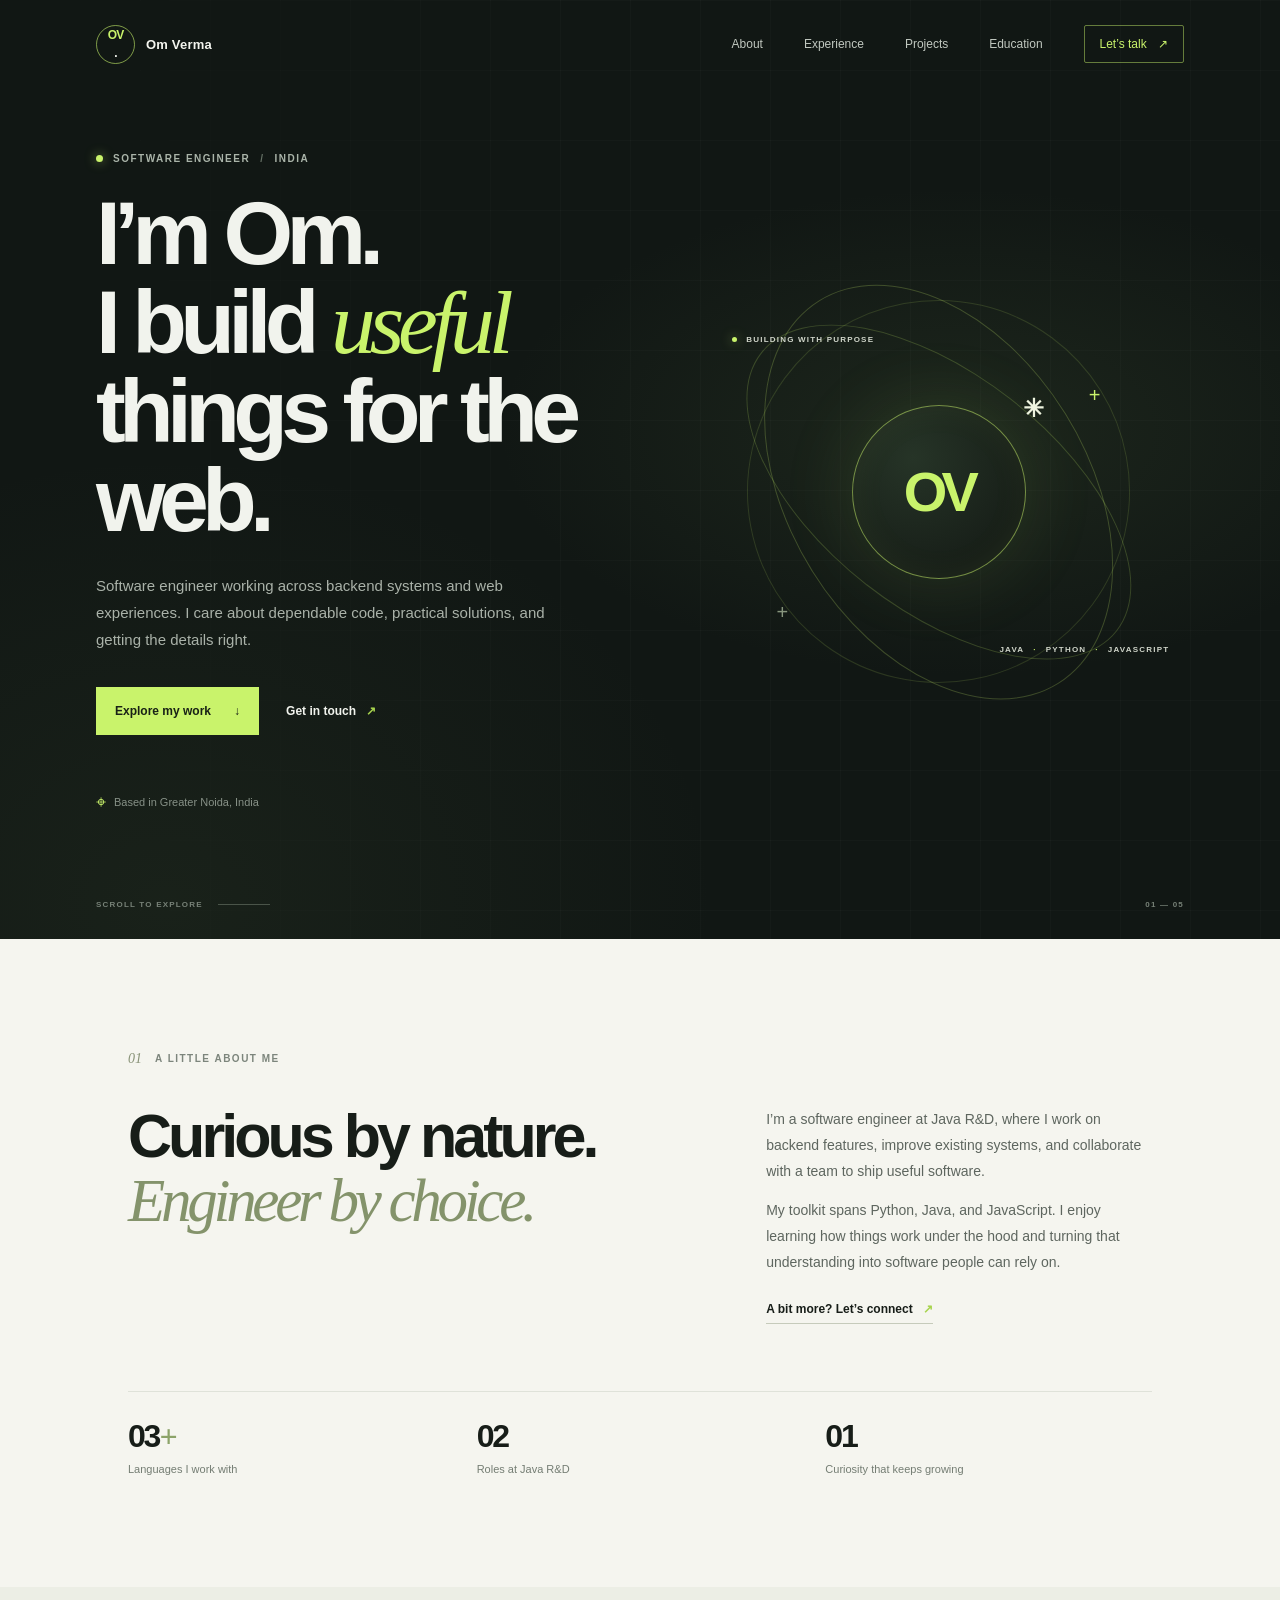
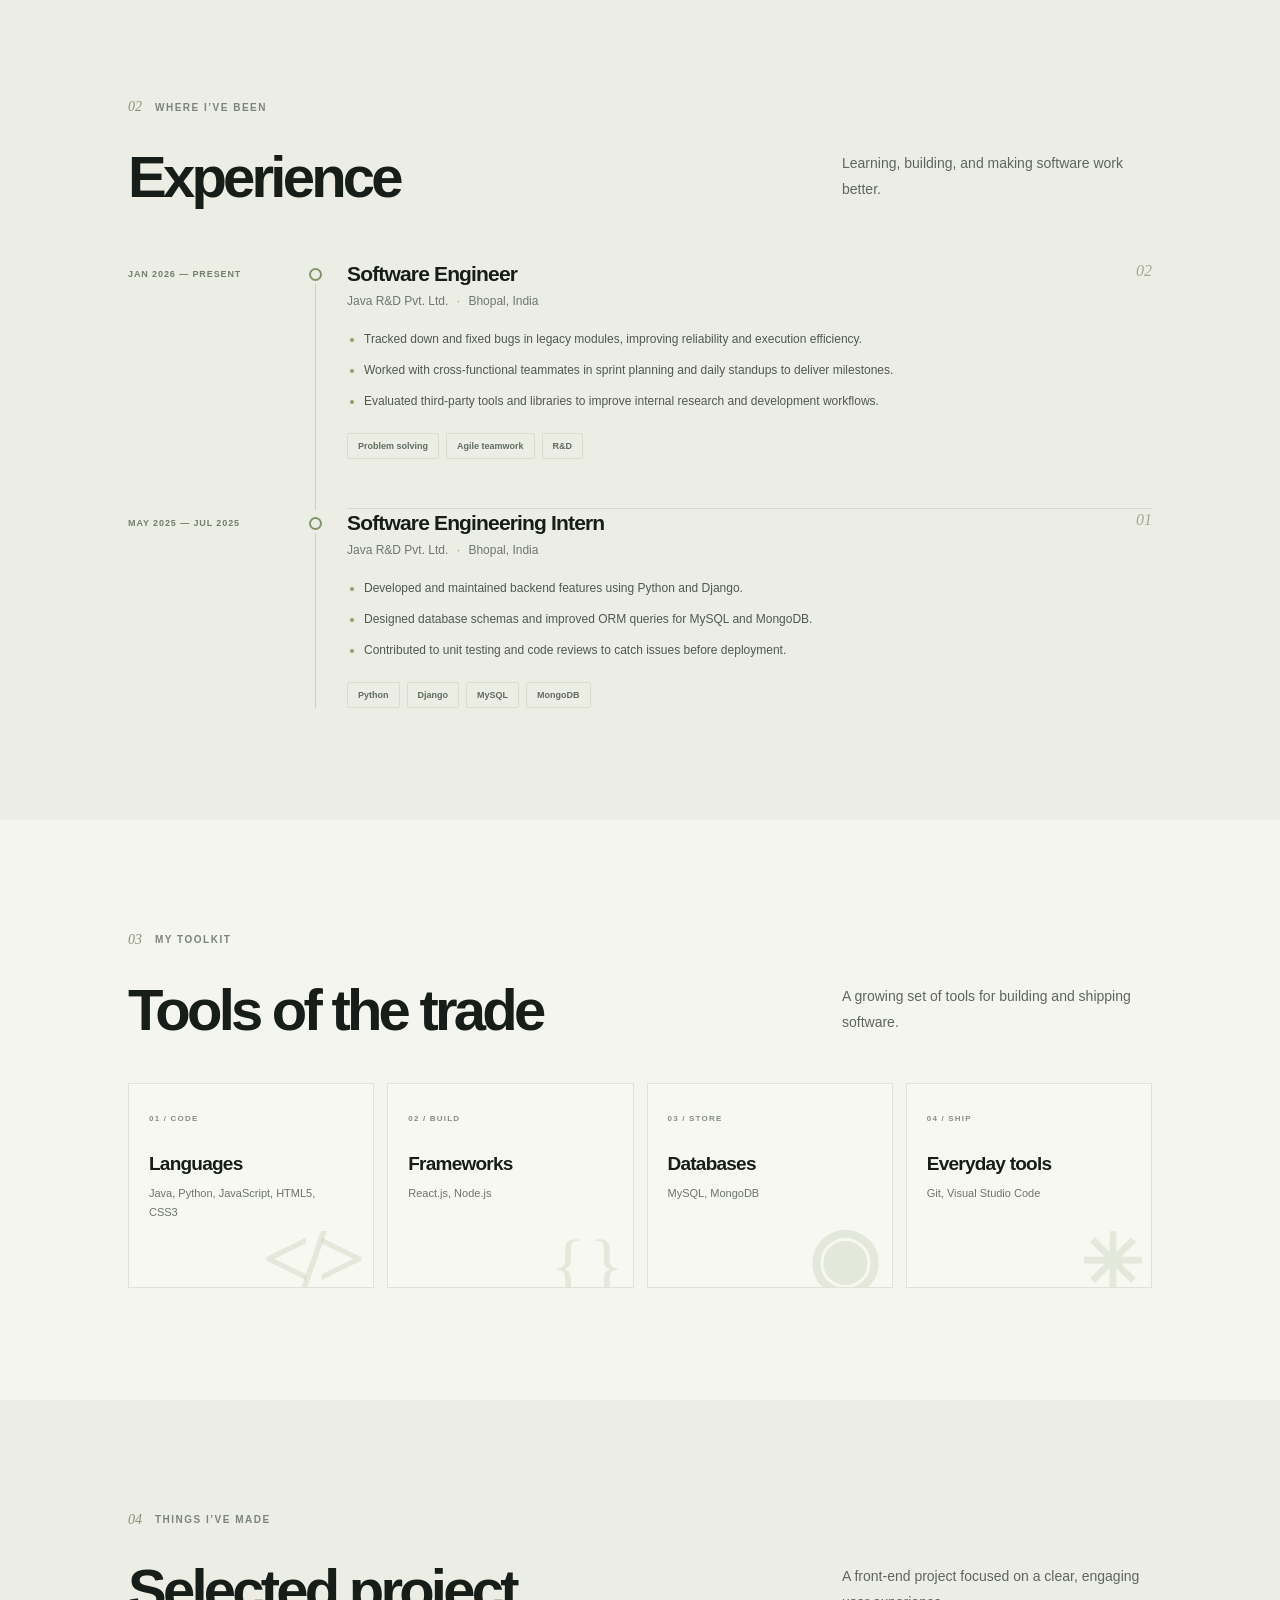
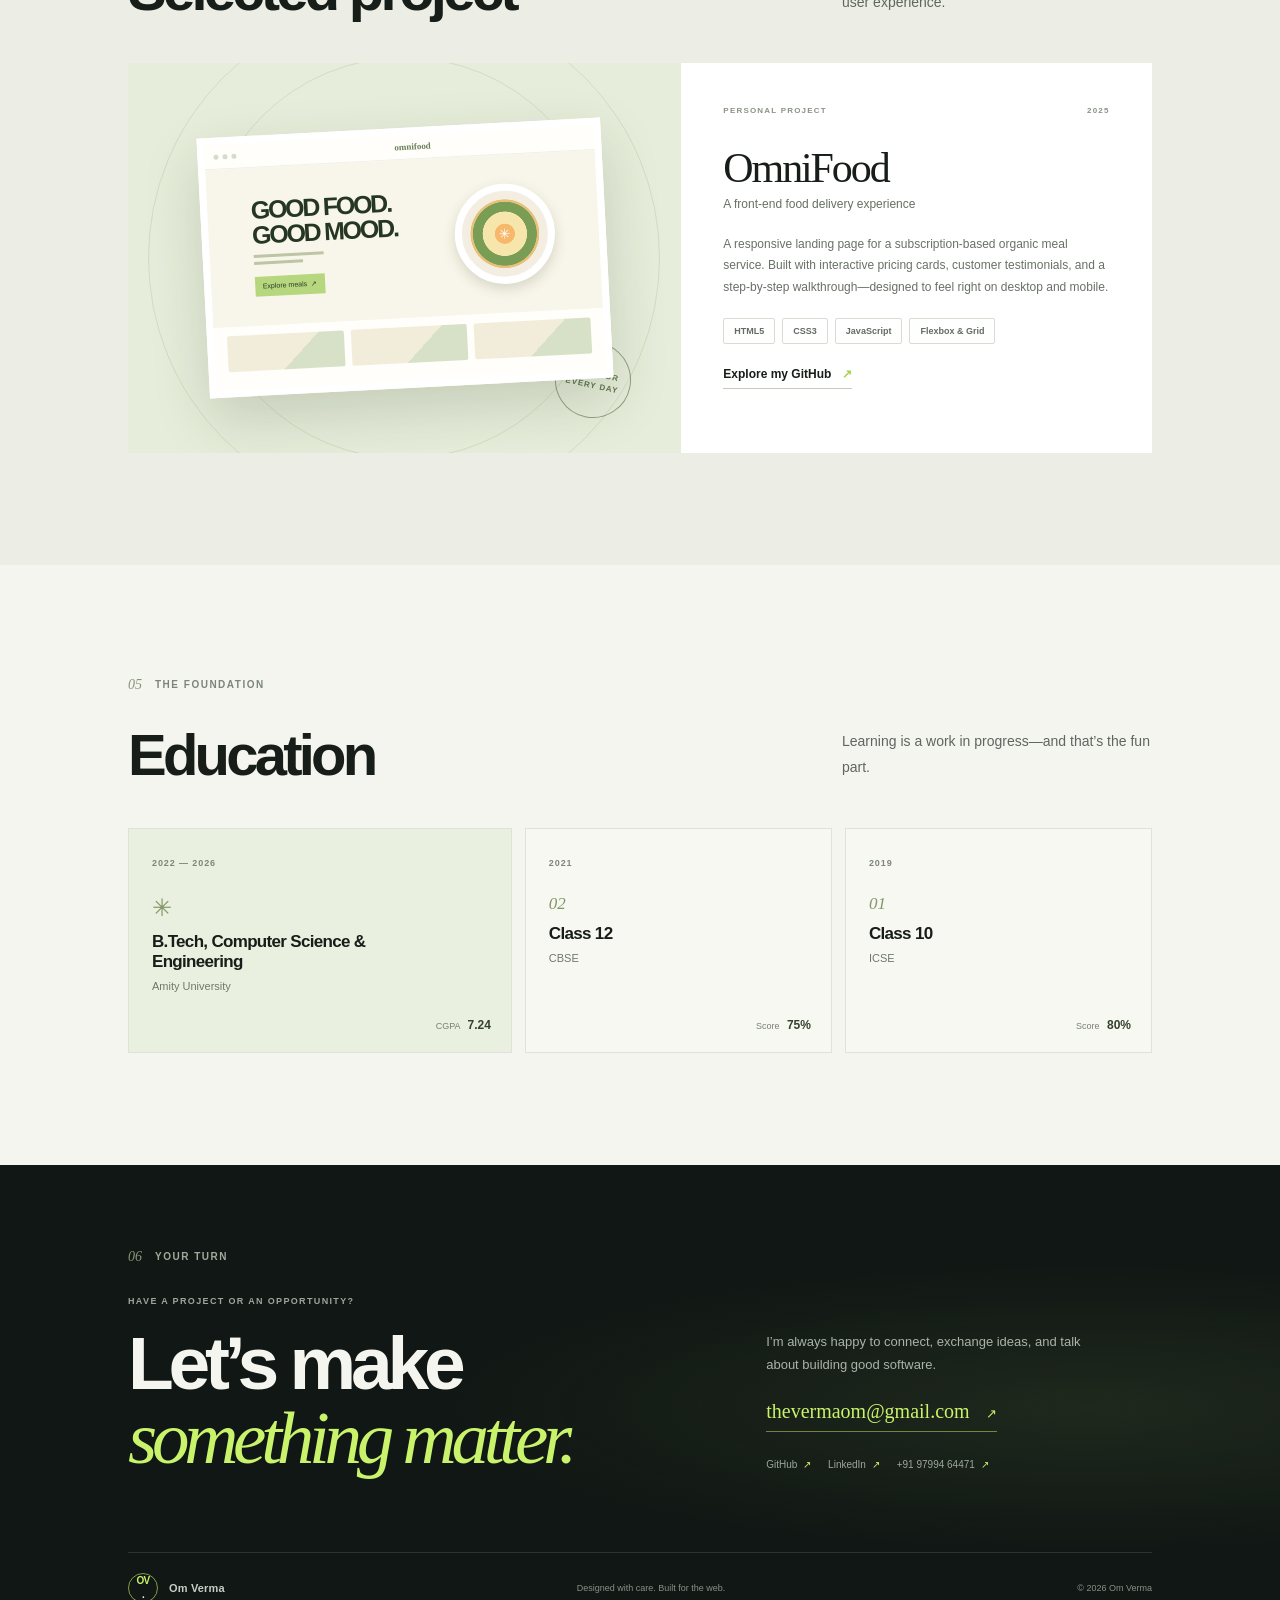
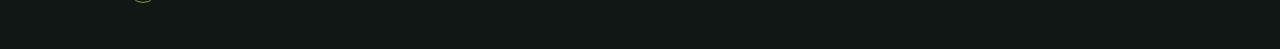
==== index.html @ c6608fe7 "Publish Om Verma portfolio Co-authored-by: Copilot <223556219+Copilot@users.noreply.github.com>" ====
<!doctype html>
<html lang="en">
  <head>
    <meta charset="UTF-8" />
    <meta name="viewport" content="width=device-width, initial-scale=1" />
    <meta
      name="description"
      content="Om Verma is a software engineer focused on backend development, reliable applications, and thoughtful web experiences."
    />
    <meta name="theme-color" content="#111714" />
    <title>Om Verma — Software Engineer</title>
    <link rel="icon" href="data:image/svg+xml,%3Csvg xmlns='http://www.w3.org/2000/svg' viewBox='0 0 64 64'%3E%3Crect width='64' height='64' rx='18' fill='%23c9f36b'/%3E%3Ctext x='50%25' y='54%25' dominant-baseline='middle' text-anchor='middle' font-family='Arial' font-size='27' font-weight='700' fill='%23111714'%3EOV%3C/text%3E%3C/svg%3E" />
    <link rel="stylesheet" href="styles.css" />
    <script src="script.js" defer></script>
  </head>
  <body>
    <a class="skip-link" href="#main">Skip to content</a>

    <header class="site-header">
      <a class="brand" href="#home" aria-label="Om Verma, home">
        <span class="brand-mark">OV<span>.</span></span>
        <span class="brand-name">Om Verma</span>
      </a>
      <button class="menu-toggle" type="button" aria-expanded="false" aria-controls="primary-nav">
        <span></span>
        <span></span>
        <span class="sr-only">Toggle navigation</span>
      </button>
      <nav class="navigation" id="primary-nav" aria-label="Main navigation">
        <a href="#about">About</a>
        <a href="#experience">Experience</a>
        <a href="#projects">Projects</a>
        <a href="#education">Education</a>
        <a class="nav-contact" href="#contact">Let’s talk <span aria-hidden="true">↗</span></a>
      </nav>
    </header>

    <main id="main">
      <section class="hero" id="home" aria-labelledby="hero-title">
        <div class="hero-grid">
          <div class="hero-copy">
            <p class="eyebrow"><span class="availability-dot"></span> SOFTWARE ENGINEER <span class="eyebrow-divider">/</span> INDIA</p>
            <h1 id="hero-title">I’m Om.<br />I build <span>useful</span><br />things for the web.</h1>
            <p class="hero-intro">
              Software engineer working across backend systems and web experiences.
              I care about dependable code, practical solutions, and getting the details right.
            </p>
            <div class="hero-actions">
              <a class="button button-primary" href="#experience">Explore my work <span aria-hidden="true">↓</span></a>
              <a class="text-link" href="mailto:thevermaom@gmail.com">Get in touch <span aria-hidden="true">↗</span></a>
            </div>
            <div class="hero-location">
              <span class="location-icon" aria-hidden="true">⌖</span>
              <span>Based in Greater Noida, India</span>
            </div>
          </div>

          <div class="hero-art" aria-label="Decorative portfolio illustration">
            <div class="orbit orbit-one"></div>
            <div class="orbit orbit-two"></div>
            <div class="orbit orbit-three"></div>
            <div class="art-center">
              <span>OV</span>
              <span class="art-spark" aria-hidden="true">✳</span>
            </div>
            <div class="art-label art-label-top"><span class="label-dot"></span> BUILDING WITH PURPOSE</div>
            <div class="art-label art-label-bottom">JAVA <span>·</span> PYTHON <span>·</span> JAVASCRIPT</div>
            <span class="art-cross cross-one" aria-hidden="true">+</span>
            <span class="art-cross cross-two" aria-hidden="true">+</span>
          </div>
        </div>
        <div class="hero-bottom">
          <span>SCROLL TO EXPLORE</span>
          <span class="scroll-line" aria-hidden="true"></span>
          <span class="hero-index">01 — 05</span>
        </div>
      </section>

      <section class="intro section-wrap" id="about" aria-labelledby="about-title">
        <div class="section-kicker"><span>01</span> A LITTLE ABOUT ME</div>
        <div class="intro-content">
          <h2 id="about-title">Curious by nature.<br /><span>Engineer by choice.</span></h2>
          <div class="intro-text">
            <p>
              I’m a software engineer at Java R&amp;D, where I work on backend features,
              improve existing systems, and collaborate with a team to ship useful software.
            </p>
            <p>
              My toolkit spans Python, Java, and JavaScript. I enjoy learning how things work
              under the hood and turning that understanding into software people can rely on.
            </p>
            <a class="inline-link" href="#contact">A bit more? Let’s connect <span aria-hidden="true">↗</span></a>
          </div>
        </div>
        <div class="quick-facts" aria-label="At a glance">
          <div class="fact"><span class="fact-number">03<span>+</span></span><span class="fact-label">Languages I work with</span></div>
          <div class="fact"><span class="fact-number">02</span><span class="fact-label">Roles at Java R&amp;D</span></div>
          <div class="fact"><span class="fact-number">01</span><span class="fact-label">Curiosity that keeps growing</span></div>
        </div>
      </section>

      <section class="experience section-wrap section-tinted" id="experience" aria-labelledby="experience-title">
        <div class="section-kicker"><span>02</span> WHERE I’VE BEEN</div>
        <div class="section-heading">
          <h2 id="experience-title">Experience</h2>
          <p>Learning, building, and making software work better.</p>
        </div>
        <div class="timeline">
          <article class="timeline-item">
            <div class="timeline-date">JAN 2026 — PRESENT</div>
            <div class="timeline-marker" aria-hidden="true"></div>
            <div class="timeline-content">
              <div class="role-heading">
                <div>
                  <h3>Software Engineer</h3>
                  <p class="company">Java R&amp;D Pvt. Ltd. <span>·</span> Bhopal, India</p>
                </div>
                <span class="role-index">02</span>
              </div>
              <ul class="experience-list">
                <li>Tracked down and fixed bugs in legacy modules, improving reliability and execution efficiency.</li>
                <li>Worked with cross-functional teammates in sprint planning and daily standups to deliver milestones.</li>
                <li>Evaluated third-party tools and libraries to improve internal research and development workflows.</li>
              </ul>
              <div class="tag-list"><span>Problem solving</span><span>Agile teamwork</span><span>R&amp;D</span></div>
            </div>
          </article>
          <article class="timeline-item">
            <div class="timeline-date">MAY 2025 — JUL 2025</div>
            <div class="timeline-marker" aria-hidden="true"></div>
            <div class="timeline-content">
              <div class="role-heading">
                <div>
                  <h3>Software Engineering Intern</h3>
                  <p class="company">Java R&amp;D Pvt. Ltd. <span>·</span> Bhopal, India</p>
                </div>
                <span class="role-index">01</span>
              </div>
              <ul class="experience-list">
                <li>Developed and maintained backend features using Python and Django.</li>
                <li>Designed database schemas and improved ORM queries for MySQL and MongoDB.</li>
                <li>Contributed to unit testing and code reviews to catch issues before deployment.</li>
              </ul>
              <div class="tag-list"><span>Python</span><span>Django</span><span>MySQL</span><span>MongoDB</span></div>
            </div>
          </article>
        </div>
      </section>

      <section class="toolkit section-wrap" aria-labelledby="toolkit-title">
        <div class="section-kicker"><span>03</span> MY TOOLKIT</div>
        <div class="section-heading">
          <h2 id="toolkit-title">Tools of the trade</h2>
          <p>A growing set of tools for building and shipping software.</p>
        </div>
        <div class="tool-grid">
          <article class="tool-card">
            <span class="tool-number">01 / CODE</span>
            <h3>Languages</h3>
            <p>Java, Python, JavaScript, HTML5, CSS3</p>
            <div class="tool-decoration" aria-hidden="true">&lt;/&gt;</div>
          </article>
          <article class="tool-card">
            <span class="tool-number">02 / BUILD</span>
            <h3>Frameworks</h3>
            <p>React.js, Node.js</p>
            <div class="tool-decoration tool-decoration-brackets" aria-hidden="true">{ }</div>
          </article>
          <article class="tool-card">
            <span class="tool-number">03 / STORE</span>
            <h3>Databases</h3>
            <p>MySQL, MongoDB</p>
            <div class="tool-decoration tool-decoration-db" aria-hidden="true">◉</div>
          </article>
          <article class="tool-card">
            <span class="tool-number">04 / SHIP</span>
            <h3>Everyday tools</h3>
            <p>Git, Visual Studio Code</p>
            <div class="tool-decoration tool-decoration-plus" aria-hidden="true">✳</div>
          </article>
        </div>
      </section>

      <section class="project section-wrap section-tinted" id="projects" aria-labelledby="projects-title">
        <div class="section-kicker"><span>04</span> THINGS I’VE MADE</div>
        <div class="section-heading">
          <h2 id="projects-title">Selected project</h2>
          <p>A front-end project focused on a clear, engaging user experience.</p>
        </div>
        <article class="project-card">
          <div class="project-visual" aria-hidden="true">
            <div class="project-window">
              <div class="window-bar"><span></span><span></span><span></span><i>omnifood</i></div>
              <div class="mock-hero">
                <div class="mock-copy"><b>GOOD FOOD.<br />GOOD MOOD.</b><span></span><span></span><i>Explore meals&nbsp; ↗</i></div>
                <div class="mock-plate"><span>✳</span></div>
              </div>
              <div class="mock-cards"><span></span><span></span><span></span></div>
            </div>
            <span class="project-stamp">MADE FOR<br />EVERY DAY</span>
          </div>
          <div class="project-details">
            <div class="project-topline"><span>PERSONAL PROJECT</span><span>2025</span></div>
            <h3>OmniFood</h3>
            <p class="project-subtitle">A front-end food delivery experience</p>
            <p class="project-description">
              A responsive landing page for a subscription-based organic meal service.
              Built with interactive pricing cards, customer testimonials, and a step-by-step
              walkthrough—designed to feel right on desktop and mobile.
            </p>
            <div class="tag-list"><span>HTML5</span><span>CSS3</span><span>JavaScript</span><span>Flexbox &amp; Grid</span></div>
            <a class="inline-link" href="https://github.com/thevermaom" target="_blank" rel="noreferrer">Explore my GitHub <span aria-hidden="true">↗</span></a>
          </div>
        </article>
      </section>

      <section class="education section-wrap" id="education" aria-labelledby="education-title">
        <div class="section-kicker"><span>05</span> THE FOUNDATION</div>
        <div class="section-heading">
          <h2 id="education-title">Education</h2>
          <p>Learning is a work in progress—and that’s the fun part.</p>
        </div>
        <div class="education-grid">
          <article class="education-card education-primary">
            <span class="education-year">2022 — 2026</span>
            <div class="education-icon" aria-hidden="true">✳</div>
            <h3>B.Tech, Computer Science &amp; Engineering</h3>
            <p>Amity University</p>
            <span class="education-score">CGPA <strong>7.24</strong></span>
          </article>
          <article class="education-card">
            <span class="education-year">2021</span>
            <div class="education-icon education-icon-small" aria-hidden="true">02</div>
            <h3>Class 12</h3>
            <p>CBSE</p>
            <span class="education-score">Score <strong>75%</strong></span>
          </article>
          <article class="education-card">
            <span class="education-year">2019</span>
            <div class="education-icon education-icon-small" aria-hidden="true">01</div>
            <h3>Class 10</h3>
            <p>ICSE</p>
            <span class="education-score">Score <strong>80%</strong></span>
          </article>
        </div>
      </section>

      <section class="contact" id="contact" aria-labelledby="contact-title">
        <div class="contact-inner">
          <div class="section-kicker section-kicker-light"><span>06</span> YOUR TURN</div>
          <div class="contact-grid">
            <div>
              <p class="contact-overline">HAVE A PROJECT OR AN OPPORTUNITY?</p>
              <h2 id="contact-title">Let’s make<br /><span>something matter.</span></h2>
            </div>
            <div class="contact-info">
              <p>I’m always happy to connect, exchange ideas, and talk about building good software.</p>
              <a class="contact-email" href="mailto:thevermaom@gmail.com">thevermaom@gmail.com <span aria-hidden="true">↗</span></a>
              <div class="social-links">
                <a href="https://github.com/thevermaom" target="_blank" rel="noreferrer">GitHub <span aria-hidden="true">↗</span></a>
                <a href="https://www.linkedin.com/in/thevermaom/" target="_blank" rel="noreferrer">LinkedIn <span aria-hidden="true">↗</span></a>
                <a href="tel:+919799464471">+91 97994 64471 <span aria-hidden="true">↗</span></a>
              </div>
            </div>
          </div>
          <footer class="site-footer">
            <a class="brand footer-brand" href="#home"><span class="brand-mark">OV<span>.</span></span><span class="brand-name">Om Verma</span></a>
            <span>Designed with care. Built for the web.</span>
            <span>© <span id="current-year">2026</span> Om Verma</span>
          </footer>
        </div>
      </section>
    </main>
  </body>
</html>
---- styles.css ----
:root {
  color-scheme: light;
  --ink: #171d18;
  --ink-soft: #5e665f;
  --dark: #111714;
  --dark-soft: #19211b;
  --paper: #f5f5ef;
  --paper-dark: #eceee5;
  --line: #dfe2d9;
  --acid: #c9f36b;
  --acid-dark: #a7d34e;
  --serif: Georgia, "Times New Roman", serif;
  --sans: Inter, "Segoe UI", Arial, sans-serif;
}

* {
  box-sizing: border-box;
}

html {
  scroll-behavior: smooth;
  scroll-padding-top: 86px;
}

body {
  margin: 0;
  background: var(--paper);
  color: var(--ink);
  font-family: var(--sans);
  -webkit-font-smoothing: antialiased;
}

body,
button,
a {
  font-family: var(--sans);
}

a {
  color: inherit;
}

a:focus-visible,
button:focus-visible {
  outline: 3px solid var(--acid-dark);
  outline-offset: 4px;
}

.skip-link {
  position: fixed;
  z-index: 20;
  top: 12px;
  left: 12px;
  padding: 12px 16px;
  transform: translateY(-150%);
  border-radius: 4px;
  background: var(--acid);
  color: var(--dark);
  font-size: 14px;
  font-weight: 700;
}

.skip-link:focus {
  transform: translateY(0);
}

.sr-only {
  position: absolute;
  width: 1px;
  height: 1px;
  padding: 0;
  margin: -1px;
  overflow: hidden;
  clip: rect(0, 0, 0, 0);
  white-space: nowrap;
  border: 0;
}

.site-header {
  position: absolute;
  z-index: 5;
  top: 0;
  left: 0;
  display: flex;
  width: 100%;
  height: 88px;
  align-items: center;
  justify-content: space-between;
  padding: 0 7.5%;
  color: #f4f5ef;
}

.brand {
  display: inline-flex;
  align-items: center;
  gap: 11px;
  text-decoration: none;
}

.brand-mark {
  display: grid;
  width: 39px;
  height: 39px;
  place-items: center;
  border: 1px solid rgba(201, 243, 107, 0.6);
  border-radius: 50%;
  color: var(--acid);
  font-size: 12px;
  font-weight: 800;
  letter-spacing: -0.07em;
}

.brand-mark > span {
  color: #f3f5ef;
}

.brand-name {
  font-size: 13px;
  font-weight: 650;
  letter-spacing: 0.015em;
}

.navigation {
  display: flex;
  align-items: center;
  gap: clamp(20px, 3.2vw, 46px);
}

.navigation a {
  color: #c1c8c0;
  font-size: 12px;
  text-decoration: none;
  transition: color 160ms ease;
}

.navigation a:hover {
  color: var(--acid);
}

.navigation .nav-contact {
  padding: 11px 15px;
  border: 1px solid rgba(201, 243, 107, 0.46);
  border-radius: 2px;
  color: var(--acid);
}

.nav-contact span {
  margin-left: 8px;
}

.menu-toggle {
  display: none;
}

.hero {
  position: relative;
  display: flex;
  min-height: 740px;
  flex-direction: column;
  justify-content: center;
  overflow: hidden;
  padding: 135px 7.5% 90px;
  background:
    radial-gradient(ellipse at 75% 46%, rgba(80, 105, 64, 0.19), transparent 34%),
    radial-gradient(ellipse at 13% 96%, rgba(97, 124, 76, 0.1), transparent 35%),
    var(--dark);
  color: #f1f3ed;
}

.hero::before {
  position: absolute;
  inset: 0;
  background-image: linear-gradient(rgba(255, 255, 255, 0.018) 1px, transparent 1px), linear-gradient(90deg, rgba(255, 255, 255, 0.018) 1px, transparent 1px);
  background-size: 70px 70px;
  content: "";
  mask-image: linear-gradient(90deg, transparent, black 44%, black);
  pointer-events: none;
}

.hero-grid {
  position: relative;
  display: grid;
  width: 100%;
  max-width: 1260px;
  grid-template-columns: 1.05fr 0.95fr;
  align-items: center;
  gap: 5%;
  margin: auto;
}

.hero-copy {
  position: relative;
  z-index: 1;
  padding: 18px 0 36px;
}

.eyebrow,
.section-kicker,
.contact-overline,
.project-topline,
.tool-number {
  font-size: 10px;
  font-weight: 750;
  letter-spacing: 0.15em;
}

.eyebrow {
  display: flex;
  align-items: center;
  gap: 10px;
  margin: 0 0 25px;
  color: #aab4a9;
}

.availability-dot,
.label-dot {
  display: inline-block;
  width: 7px;
  height: 7px;
  flex: 0 0 7px;
  border-radius: 50%;
  background: var(--acid);
  box-shadow: 0 0 11px rgba(201, 243, 107, 0.58);
}

.eyebrow-divider {
  color: #667266;
}

.hero h1 {
  margin: 0;
  font-size: clamp(56px, 7vw, 92px);
  font-weight: 620;
  letter-spacing: -0.075em;
  line-height: 0.99;
}

.hero h1 span,
.intro h2 span,
.contact h2 span {
  color: var(--acid);
  font-family: var(--serif);
  font-weight: 400;
  font-style: italic;
  letter-spacing: -0.07em;
}

.hero-intro {
  max-width: 460px;
  margin: 27px 0 0;
  color: #aab2a9;
  font-size: 15px;
  line-height: 1.8;
}

.hero-actions {
  display: flex;
  align-items: center;
  gap: 27px;
  margin-top: 34px;
}

.button {
  display: inline-flex;
  min-height: 48px;
  align-items: center;
  justify-content: center;
  gap: 23px;
  padding: 0 18px;
  border: 1px solid transparent;
  font-size: 12px;
  font-weight: 700;
  text-decoration: none;
  transition: background 160ms ease, transform 160ms ease;
}

.button:hover {
  transform: translateY(-2px);
}

.button-primary {
  background: var(--acid);
  color: #192116;
}

.button-primary:hover {
  background: #d8ff84;
}

.text-link,
.inline-link {
  color: inherit;
  font-size: 12px;
  font-weight: 650;
  text-decoration: none;
}

.text-link span,
.inline-link span {
  margin-left: 7px;
  color: var(--acid-dark);
}

.hero-location {
  display: flex;
  align-items: center;
  gap: 8px;
  margin-top: 57px;
  color: #879187;
  font-size: 11px;
}

.location-icon {
  color: var(--acid);
  font-size: 18px;
}

.hero-art {
  position: relative;
  display: grid;
  width: min(100%, 530px);
  aspect-ratio: 1;
  place-items: center;
  justify-self: end;
}

.orbit {
  position: absolute;
  border: 1px solid rgba(201, 243, 107, 0.14);
  border-radius: 50%;
  transform: rotate(-32deg);
}

.orbit-one {
  width: 78%;
  height: 78%;
}

.orbit-two {
  width: 61%;
  height: 92%;
  border-color: rgba(201, 243, 107, 0.23);
}

.orbit-three {
  width: 92%;
  height: 48%;
  border-color: rgba(201, 243, 107, 0.2);
  transform: rotate(38deg);
}

.art-center {
  position: relative;
  display: grid;
  width: 174px;
  height: 174px;
  place-items: center;
  border: 1px solid rgba(201, 243, 107, 0.52);
  border-radius: 50%;
  background: radial-gradient(circle at 35% 30%, #263427, #171e18 72%);
  box-shadow: 0 0 75px rgba(157, 196, 102, 0.14), inset 0 0 34px rgba(201, 243, 107, 0.06);
  color: var(--acid);
  font-size: 56px;
  font-weight: 750;
  letter-spacing: -0.1em;
}

.art-spark {
  position: absolute;
  top: -12px;
  right: -14px;
  color: #eef4df;
  font-size: 25px;
}

.art-label {
  position: absolute;
  display: flex;
  align-items: center;
  gap: 9px;
  color: #d0d5ca;
  font-size: 8px;
  font-weight: 700;
  letter-spacing: 0.15em;
}

.art-label-top {
  top: 18%;
  left: 8%;
}

.art-label-bottom {
  right: 3%;
  bottom: 17%;
}

.art-label-bottom span {
  color: var(--acid);
}

.label-dot {
  width: 5px;
  height: 5px;
  flex-basis: 5px;
}

.art-cross {
  position: absolute;
  color: var(--acid);
  font-size: 20px;
  font-weight: 300;
}

.cross-one {
  top: 28%;
  right: 17%;
}

.cross-two {
  bottom: 23%;
  left: 17%;
  color: #87957d;
}

.hero-bottom {
  position: absolute;
  right: 7.5%;
  bottom: 30px;
  left: 7.5%;
  display: flex;
  align-items: center;
  gap: 15px;
  color: #778177;
  font-size: 8px;
  font-weight: 700;
  letter-spacing: 0.15em;
}

.scroll-line {
  width: 52px;
  height: 1px;
  background: #4a5449;
}

.hero-index {
  margin-left: auto;
}

.section-wrap {
  padding: 112px 10%;
}

.section-kicker {
  display: flex;
  align-items: center;
  gap: 13px;
  color: #7c857c;
}

.section-kicker > span {
  color: #899378;
  font-family: var(--serif);
  font-size: 14px;
  font-style: italic;
  font-weight: 400;
  letter-spacing: 0;
}

.intro-content {
  display: grid;
  grid-template-columns: 1fr 0.72fr;
  gap: 10%;
  margin-top: 37px;
}

.intro h2,
.section-heading h2 {
  margin: 0;
  font-size: clamp(38px, 5vw, 61px);
  font-weight: 550;
  letter-spacing: -0.065em;
  line-height: 1.05;
}

.intro h2 span {
  color: #84936b;
}

.intro-text {
  padding-top: 3px;
}

.intro-text p,
.section-heading > p {
  color: var(--ink-soft);
  font-size: 14px;
  line-height: 1.85;
}

.intro-text p:first-child {
  margin-top: 0;
}

.intro-text p + p {
  margin-top: 14px;
}

.inline-link {
  display: inline-block;
  margin-top: 12px;
  border-bottom: 1px solid #c6cbbb;
  padding-bottom: 7px;
  color: var(--ink);
}

.inline-link:hover {
  border-color: var(--acid-dark);
}

.quick-facts {
  display: grid;
  grid-template-columns: repeat(3, 1fr);
  gap: 22px;
  margin-top: 67px;
  padding-top: 26px;
  border-top: 1px solid var(--line);
}

.fact {
  display: flex;
  flex-direction: column;
  gap: 8px;
}

.fact-number {
  font-size: 32px;
  font-weight: 600;
  letter-spacing: -0.07em;
}

.fact-number span {
  color: #8ca369;
  font-family: var(--serif);
  font-style: italic;
}

.fact-label {
  color: #747d73;
  font-size: 11px;
}

.section-tinted {
  background: var(--paper-dark);
}

.section-heading {
  display: flex;
  align-items: end;
  justify-content: space-between;
  gap: 25px;
  margin-top: 32px;
}

.section-heading h2 {
  font-size: clamp(38px, 5vw, 58px);
}

.section-heading > p {
  max-width: 310px;
  margin: 0 0 5px;
}

.timeline {
  margin-top: 54px;
}

.timeline-item {
  display: grid;
  grid-template-columns: 155px 24px minmax(0, 1fr);
  gap: 20px;
}

.timeline-item + .timeline-item {
  margin-top: 2px;
}

.timeline-date {
  padding-top: 7px;
  color: #737d70;
  font-size: 9px;
  font-weight: 750;
  letter-spacing: 0.1em;
}

.timeline-marker {
  position: relative;
  display: flex;
  justify-content: center;
}

.timeline-marker::before {
  position: absolute;
  top: 6px;
  width: 9px;
  height: 9px;
  border: 2px solid #82956a;
  border-radius: 50%;
  background: var(--paper-dark);
  content: "";
}

.timeline-marker::after {
  position: absolute;
  top: 22px;
  bottom: -1px;
  width: 1px;
  background: #cbd1c1;
  content: "";
}

.timeline-item:last-child .timeline-marker::after {
  bottom: 0;
}

.timeline-content {
  padding: 0 0 49px;
  border-bottom: 1px solid #d5d9cf;
}

.timeline-item:last-child .timeline-content {
  border-bottom: 0;
  padding-bottom: 0;
}

.role-heading {
  display: flex;
  align-items: start;
  justify-content: space-between;
  gap: 20px;
}

.role-heading h3,
.tool-card h3,
.education-card h3 {
  margin: 0;
  font-size: 21px;
  font-weight: 580;
  letter-spacing: -0.04em;
}

.company {
  margin: 8px 0 0;
  color: #6f786e;
  font-size: 12px;
}

.company span {
  margin: 0 5px;
  color: #9baa84;
}

.role-index {
  color: #a2aa9c;
  font-family: var(--serif);
  font-size: 16px;
  font-style: italic;
}

.experience-list {
  display: grid;
  gap: 10px;
  max-width: 660px;
  margin: 21px 0;
  padding-left: 17px;
  color: #505950;
  font-size: 12px;
  line-height: 1.75;
}

.experience-list li::marker {
  color: #8ba36b;
}

.tag-list {
  display: flex;
  flex-wrap: wrap;
  gap: 7px;
  margin-top: 19px;
}

.tag-list span {
  padding: 7px 10px;
  border: 1px solid #d8ddd1;
  border-radius: 2px;
  color: #626c60;
  font-size: 9px;
  font-weight: 600;
}

.tool-grid {
  display: grid;
  grid-template-columns: repeat(4, 1fr);
  gap: 13px;
  margin-top: 42px;
}

.tool-card {
  position: relative;
  min-height: 205px;
  overflow: hidden;
  padding: 23px 20px;
  border: 1px solid var(--line);
  background: rgba(255, 255, 255, 0.25);
}

.tool-number {
  color: #86917f;
  font-size: 8px;
}

.tool-card h3 {
  margin-top: 28px;
  font-size: 19px;
}

.tool-card p {
  max-width: 175px;
  margin: 9px 0 0;
  color: #6c756a;
  font-size: 11px;
  line-height: 1.7;
}

.tool-decoration {
  position: absolute;
  right: 16px;
  bottom: -20px;
  color: rgba(125, 147, 96, 0.16);
  font-family: var(--serif);
  font-size: 85px;
  font-weight: 700;
  letter-spacing: -0.1em;
}

.tool-decoration-brackets {
  font-size: 72px;
  font-weight: 400;
}

.tool-decoration-db {
  right: 20px;
  bottom: -19px;
  font-size: 82px;
}

.tool-decoration-plus {
  font-size: 75px;
}

.project-card {
  display: grid;
  grid-template-columns: 1.08fr 0.92fr;
  margin-top: 42px;
  background: #fff;
}

.project-visual {
  position: relative;
  display: grid;
  min-height: 390px;
  overflow: hidden;
  place-items: center;
  background: #e6edda;
}

.project-visual::before,
.project-visual::after {
  position: absolute;
  width: 400px;
  height: 400px;
  border: 1px solid rgba(109, 133, 86, 0.16);
  border-radius: 50%;
  content: "";
}

.project-visual::after {
  width: 510px;
  height: 510px;
}

.project-window {
  position: relative;
  z-index: 1;
  width: 73%;
  min-height: 260px;
  transform: rotate(-3deg);
  border: 7px solid #fff;
  background: #fffefa;
  box-shadow: 0 22px 55px rgba(37, 51, 30, 0.17);
}

.window-bar {
  display: flex;
  height: 25px;
  align-items: center;
  gap: 4px;
  padding: 0 9px;
  border-bottom: 1px solid #eef0e9;
}

.window-bar > span {
  width: 5px;
  height: 5px;
  border-radius: 50%;
  background: #d3ddc8;
}

.window-bar i {
  margin: 0 auto;
  color: #698058;
  font-family: var(--serif);
  font-size: 9px;
  font-weight: 700;
  font-style: normal;
}

.mock-hero {
  display: flex;
  min-height: 158px;
  align-items: center;
  justify-content: space-around;
  padding: 15px;
  background: #f8f6ea;
}

.mock-copy {
  display: flex;
  flex-direction: column;
  align-items: start;
}

.mock-copy b {
  color: #253723;
  font-size: clamp(16px, 2vw, 25px);
  letter-spacing: -0.09em;
  line-height: 1;
}

.mock-copy > span {
  width: 70px;
  height: 3px;
  margin-top: 7px;
  background: #bdc5a5;
}

.mock-copy > span + span {
  width: 49px;
  margin-top: 4px;
}

.mock-copy i {
  margin-top: 12px;
  padding: 6px 8px;
  background: #b7d77f;
  color: #2b3a23;
  font-size: 7px;
  font-style: normal;
}

.mock-plate {
  display: grid;
  width: 100px;
  height: 100px;
  place-items: center;
  border: 7px solid #fff;
  border-radius: 50%;
  background: radial-gradient(circle, #f8b86c 0 16%, #f7e6ac 17% 36%, #7a9d55 37% 52%, #e8c178 53% 56%, #f3eee1 57%);
  box-shadow: 0 5px 13px rgba(54, 65, 41, 0.18);
  color: #fff;
  font-size: 14px;
}

.mock-cards {
  display: grid;
  grid-template-columns: repeat(3, 1fr);
  gap: 7px;
  padding: 9px 13px;
}

.mock-cards span {
  height: 36px;
  border-radius: 2px;
  background: linear-gradient(135deg, #f2eddb 60%, #d7e1c8 60%);
}

.project-stamp {
  position: absolute;
  right: 9%;
  bottom: 9%;
  display: grid;
  width: 76px;
  height: 76px;
  place-items: center;
  border: 1px solid rgba(74, 99, 55, 0.55);
  border-radius: 50%;
  color: #61764e;
  font-size: 8px;
  font-weight: 750;
  letter-spacing: 0.12em;
  line-height: 1.5;
  text-align: center;
  transform: rotate(12deg);
}

.project-details {
  padding: 43px 9%;
}

.project-topline {
  display: flex;
  justify-content: space-between;
  color: #8a9385;
  font-size: 8px;
}

.project-details h3 {
  margin: 29px 0 0;
  font-family: var(--serif);
  font-size: 42px;
  font-weight: 400;
  letter-spacing: -0.05em;
}

.project-subtitle {
  margin: 5px 0 0;
  color: #657160;
  font-size: 12px;
}

.project-description {
  margin: 23px 0 0;
  color: #687166;
  font-size: 12px;
  line-height: 1.8;
}

.project-details .inline-link {
  margin-top: 23px;
}

.education-grid {
  display: grid;
  grid-template-columns: 1.25fr 1fr 1fr;
  gap: 13px;
  margin-top: 42px;
}

.education-card {
  position: relative;
  min-height: 225px;
  padding: 23px;
  border: 1px solid var(--line);
  background: rgba(255, 255, 255, 0.24);
}

.education-primary {
  background: #eaf0df;
}

.education-year {
  color: #7c8876;
  font-size: 9px;
  font-weight: 700;
  letter-spacing: 0.1em;
}

.education-icon {
  margin-top: 24px;
  color: #829766;
  font-size: 24px;
}

.education-icon-small {
  font-family: var(--serif);
  font-size: 17px;
  font-style: italic;
}

.education-card h3 {
  max-width: 270px;
  margin-top: 10px;
  font-size: 17px;
}

.education-card p {
  margin: 8px 0 0;
  color: #6e786c;
  font-size: 11px;
}

.education-score {
  position: absolute;
  right: 20px;
  bottom: 20px;
  color: #758070;
  font-size: 9px;
}

.education-score strong {
  margin-left: 5px;
  color: #34432d;
  font-size: 12px;
}

.contact {
  padding: 84px 10% 27px;
  background:
    radial-gradient(ellipse at 85% 50%, rgba(102, 132, 76, 0.16), transparent 42%),
    var(--dark);
  color: #f4f5ef;
}

.contact-inner {
  max-width: 1260px;
  margin: auto;
}

.section-kicker-light {
  color: #a0aa9c;
}

.contact-grid {
  display: grid;
  grid-template-columns: 1fr 0.72fr;
  gap: 10%;
  margin-top: 31px;
}

.contact-overline {
  margin: 0 0 20px;
  color: #9ca79a;
  font-size: 9px;
}

.contact h2 {
  margin: 0;
  font-size: clamp(45px, 6vw, 75px);
  font-weight: 550;
  letter-spacing: -0.07em;
  line-height: 0.99;
}

.contact h2 span {
  color: var(--acid);
}

.contact-info {
  padding-top: 34px;
}

.contact-info > p {
  max-width: 350px;
  margin: 0;
  color: #aab3a8;
  font-size: 13px;
  line-height: 1.8;
}

.contact-email {
  display: inline-block;
  margin-top: 24px;
  padding-bottom: 8px;
  border-bottom: 1px solid rgba(201, 243, 107, 0.48);
  color: var(--acid);
  font-family: var(--serif);
  font-size: 20px;
  text-decoration: none;
}

.contact-email span {
  margin-left: 11px;
  font-family: var(--sans);
  font-size: 13px;
}

.social-links {
  display: flex;
  flex-wrap: wrap;
  gap: 17px;
  margin-top: 27px;
}

.social-links a {
  color: #9ca79a;
  font-size: 10px;
  text-decoration: none;
}

.social-links a:hover {
  color: var(--acid);
}

.social-links span {
  margin-left: 3px;
  color: var(--acid);
}

.site-footer {
  display: flex;
  min-height: 70px;
  align-items: center;
  justify-content: space-between;
  gap: 18px;
  margin-top: 77px;
  border-top: 1px solid rgba(255, 255, 255, 0.12);
  color: #879187;
  font-size: 9px;
}

.footer-brand .brand-mark {
  width: 30px;
  height: 30px;
  font-size: 10px;
}

.footer-brand .brand-name {
  color: #c8cec5;
  font-size: 11px;
}

@media (min-width: 1500px) {
  .hero {
    min-height: 810px;
  }

  .section-wrap {
    padding-right: max(10%, calc((100% - 1120px) / 2));
    padding-left: max(10%, calc((100% - 1120px) / 2));
  }
}

@media (max-width: 900px) {
  .site-header {
    padding-right: 5%;
    padding-left: 5%;
  }

  .hero {
    min-height: 680px;
    padding-right: 5%;
    padding-left: 5%;
  }

  .hero-grid {
    grid-template-columns: 1fr 0.82fr;
    gap: 1%;
  }

  .hero-art {
    width: 100%;
  }

  .art-center {
    width: 140px;
    height: 140px;
    font-size: 46px;
  }

  .art-label {
    font-size: 7px;
  }

  .section-wrap,
  .contact {
    padding-right: 7%;
    padding-left: 7%;
  }

  .timeline-item {
    grid-template-columns: 125px 20px minmax(0, 1fr);
    gap: 13px;
  }

  .tool-grid {
    grid-template-columns: repeat(2, 1fr);
  }

  .project-visual {
    min-height: 340px;
  }

  .project-details {
    padding: 35px 7%;
  }
}

@media (max-width: 650px) {
  html {
    scroll-padding-top: 70px;
  }

  .site-header {
    position: absolute;
    height: 72px;
    padding: 0 6%;
  }

  .menu-toggle {
    display: flex;
    width: 42px;
    height: 42px;
    flex-direction: column;
    align-items: center;
    justify-content: center;
    gap: 5px;
    border: 1px solid rgba(201, 243, 107, 0.35);
    border-radius: 2px;
    background: transparent;
    cursor: pointer;
  }

  .menu-toggle > span:not(.sr-only) {
    width: 16px;
    height: 1px;
    background: var(--acid);
    transition: transform 160ms ease;
  }

  .menu-toggle[aria-expanded="true"] > span:first-child {
    transform: translateY(3px) rotate(45deg);
  }

  .menu-toggle[aria-expanded="true"] > span:nth-child(2) {
    transform: translateY(-3px) rotate(-45deg);
  }

  .navigation {
    position: absolute;
    top: 62px;
    right: 6%;
    left: 6%;
    display: none;
    align-items: stretch;
    gap: 0;
    padding: 9px 17px;
    border: 1px solid rgba(201, 243, 107, 0.18);
    background: #19211b;
  }

  .navigation.is-open {
    display: flex;
    flex-direction: column;
  }

  .navigation a {
    padding: 14px 0;
    border-bottom: 1px solid rgba(255, 255, 255, 0.08);
  }

  .navigation a:last-child {
    border-bottom: 0;
  }

  .navigation .nav-contact {
    padding: 14px 0;
    border: 0;
  }

  .hero {
    min-height: auto;
    padding: 132px 7% 76px;
  }

  .hero-grid {
    grid-template-columns: 1fr;
    gap: 8px;
  }

  .hero-copy {
    padding: 0;
  }

  .eyebrow {
    margin-bottom: 21px;
    font-size: 8px;
  }

  .hero h1 {
    font-size: clamp(54px, 14vw, 78px);
  }

  .hero-intro {
    max-width: 410px;
    margin-top: 21px;
    font-size: 13px;
  }

  .hero-actions {
    gap: 18px;
    margin-top: 26px;
  }

  .hero-location {
    margin-top: 29px;
  }

  .hero-art {
    width: min(100%, 340px);
    margin: -4px auto -13px;
  }

  .art-center {
    width: 111px;
    height: 111px;
    font-size: 37px;
  }

  .art-label-top {
    left: 5%;
  }

  .art-label-bottom {
    right: 0;
  }

  .hero-bottom {
    right: 7%;
    bottom: 22px;
    left: 7%;
  }

  .section-wrap {
    padding: 76px 7%;
  }

  .intro-content,
  .contact-grid {
    grid-template-columns: 1fr;
    gap: 23px;
    margin-top: 26px;
  }

  .intro h2 {
    font-size: clamp(40px, 10vw, 54px);
  }

  .intro-text p,
  .section-heading > p {
    font-size: 13px;
  }

  .quick-facts {
    gap: 11px;
    margin-top: 39px;
    padding-top: 20px;
  }

  .fact-number {
    font-size: 27px;
  }

  .fact-label {
    max-width: 100px;
    font-size: 9px;
    line-height: 1.5;
  }

  .section-heading {
    align-items: start;
    flex-direction: column;
    gap: 8px;
    margin-top: 25px;
  }

  .section-heading h2 {
    font-size: 43px;
  }

  .section-heading > p {
    max-width: 340px;
  }

  .timeline {
    margin-top: 36px;
  }

  .timeline-item {
    grid-template-columns: 15px minmax(0, 1fr);
    gap: 12px;
  }

  .timeline-date {
    grid-column: 2;
    grid-row: 1;
    padding-top: 2px;
    font-size: 8px;
  }

  .timeline-marker {
    grid-column: 1;
    grid-row: 1 / span 3;
  }

  .timeline-content {
    grid-column: 2;
    padding: 11px 0 35px;
  }

  .timeline-item + .timeline-item .timeline-content {
    padding-top: 11px;
  }

  .timeline-marker::before {
    top: 0;
  }

  .timeline-marker::after {
    top: 16px;
  }

  .role-heading h3 {
    font-size: 19px;
  }

  .experience-list {
    margin: 17px 0;
    font-size: 11px;
  }

  .tool-grid {
    gap: 9px;
    margin-top: 30px;
  }

  .tool-card {
    min-height: 180px;
    padding: 17px 13px;
  }

  .tool-card h3 {
    margin-top: 26px;
    font-size: 17px;
  }

  .tool-card p {
    font-size: 10px;
  }

  .project-card {
    grid-template-columns: 1fr;
    margin-top: 30px;
  }

  .project-visual {
    min-height: 300px;
  }

  .project-window {
    width: 78%;
  }

  .project-details {
    padding: 29px 7% 34px;
  }

  .project-details h3 {
    margin-top: 22px;
    font-size: 36px;
  }

  .project-description {
    font-size: 11px;
  }

  .education-grid {
    grid-template-columns: 1fr 1fr;
    gap: 9px;
    margin-top: 30px;
  }

  .education-primary {
    grid-column: 1 / -1;
  }

  .education-card {
    min-height: 205px;
    padding: 17px;
  }

  .education-card h3 {
    font-size: 15px;
  }

  .contact {
    padding: 72px 7% 20px;
  }

  .contact-grid {
    margin-top: 25px;
  }

  .contact h2 {
    font-size: clamp(48px, 12vw, 67px);
  }

  .contact-info {
    padding-top: 0;
  }

  .contact-email {
    font-size: 18px;
  }

  .site-footer {
    flex-wrap: wrap;
    justify-content: space-between;
    margin-top: 54px;
    padding: 17px 0;
    font-size: 8px;
  }

  .site-footer > span:nth-child(2) {
    display: none;
  }
}

@media (prefers-reduced-motion: reduce) {
  *,
  *::before,
  *::after {
    scroll-behavior: auto !important;
    transition-duration: 0.01ms !important;
    animation-duration: 0.01ms !important;
    animation-iteration-count: 1 !important;
  }
}
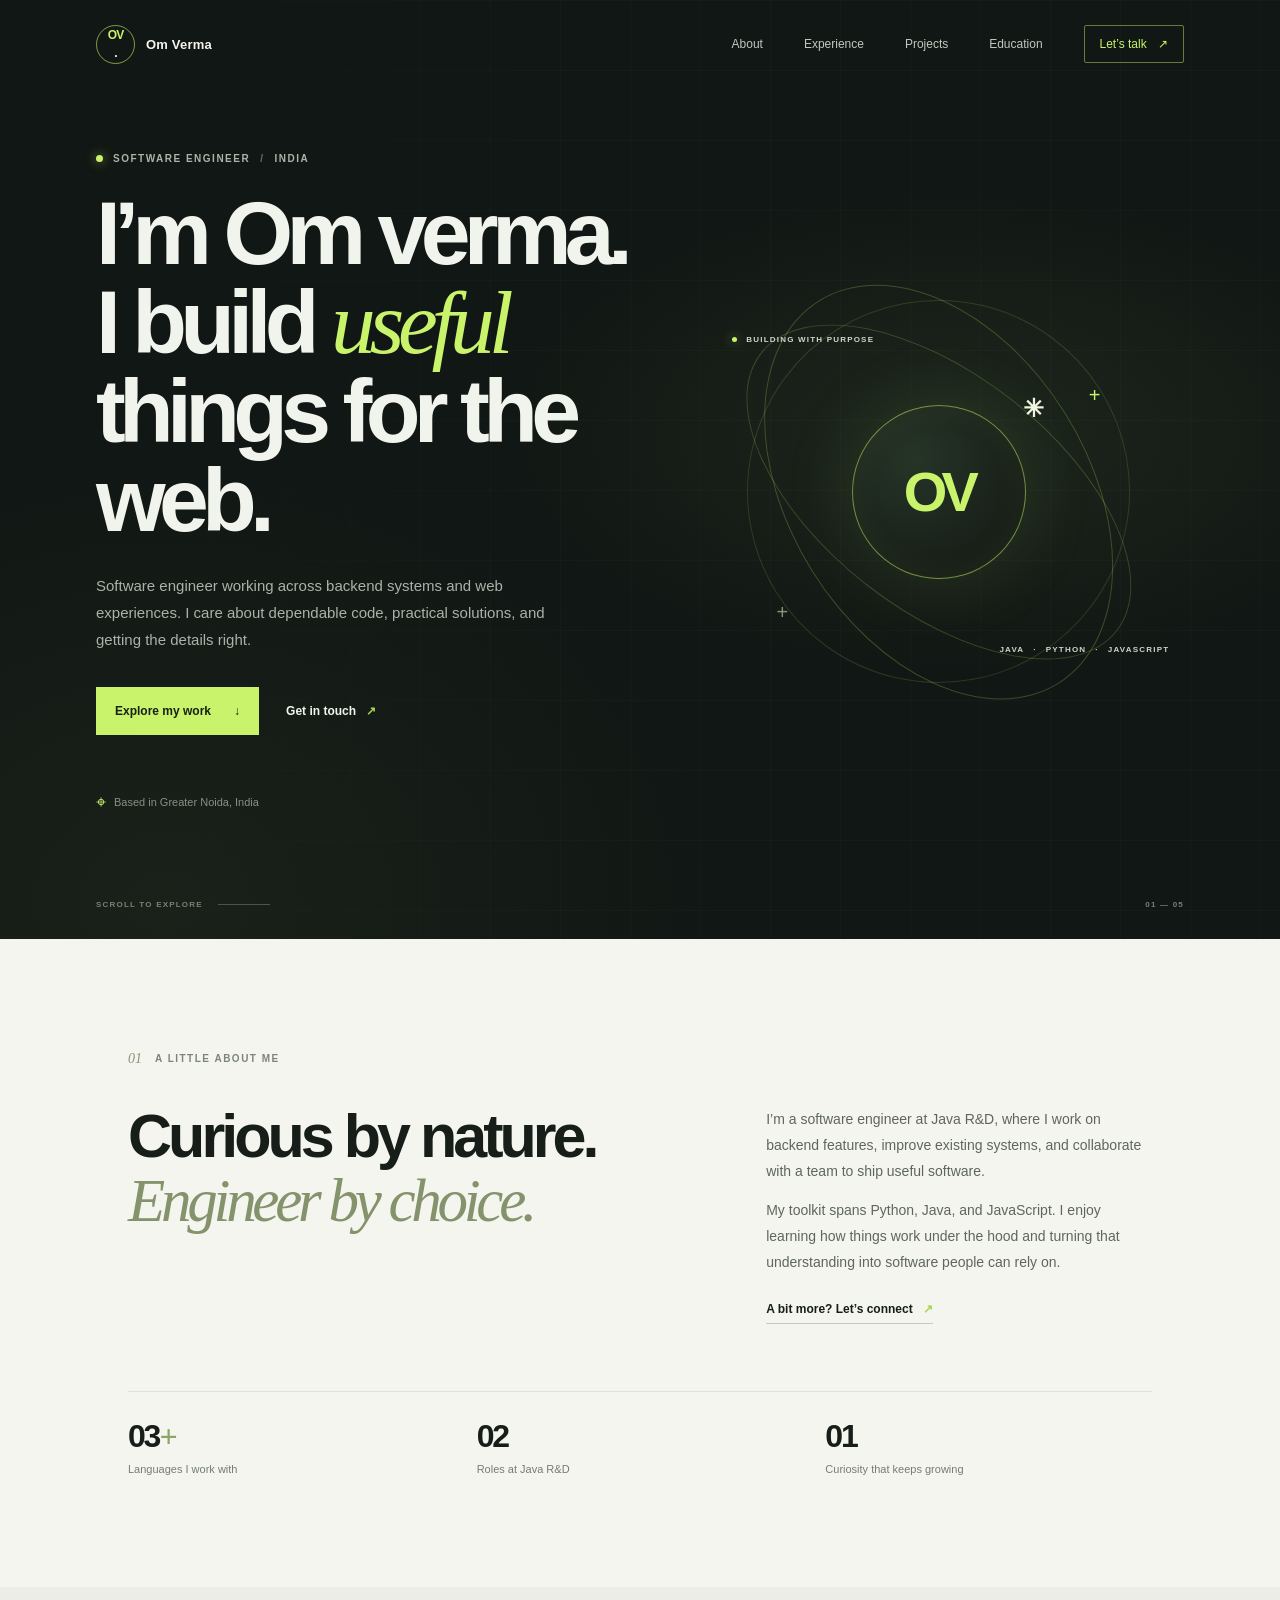
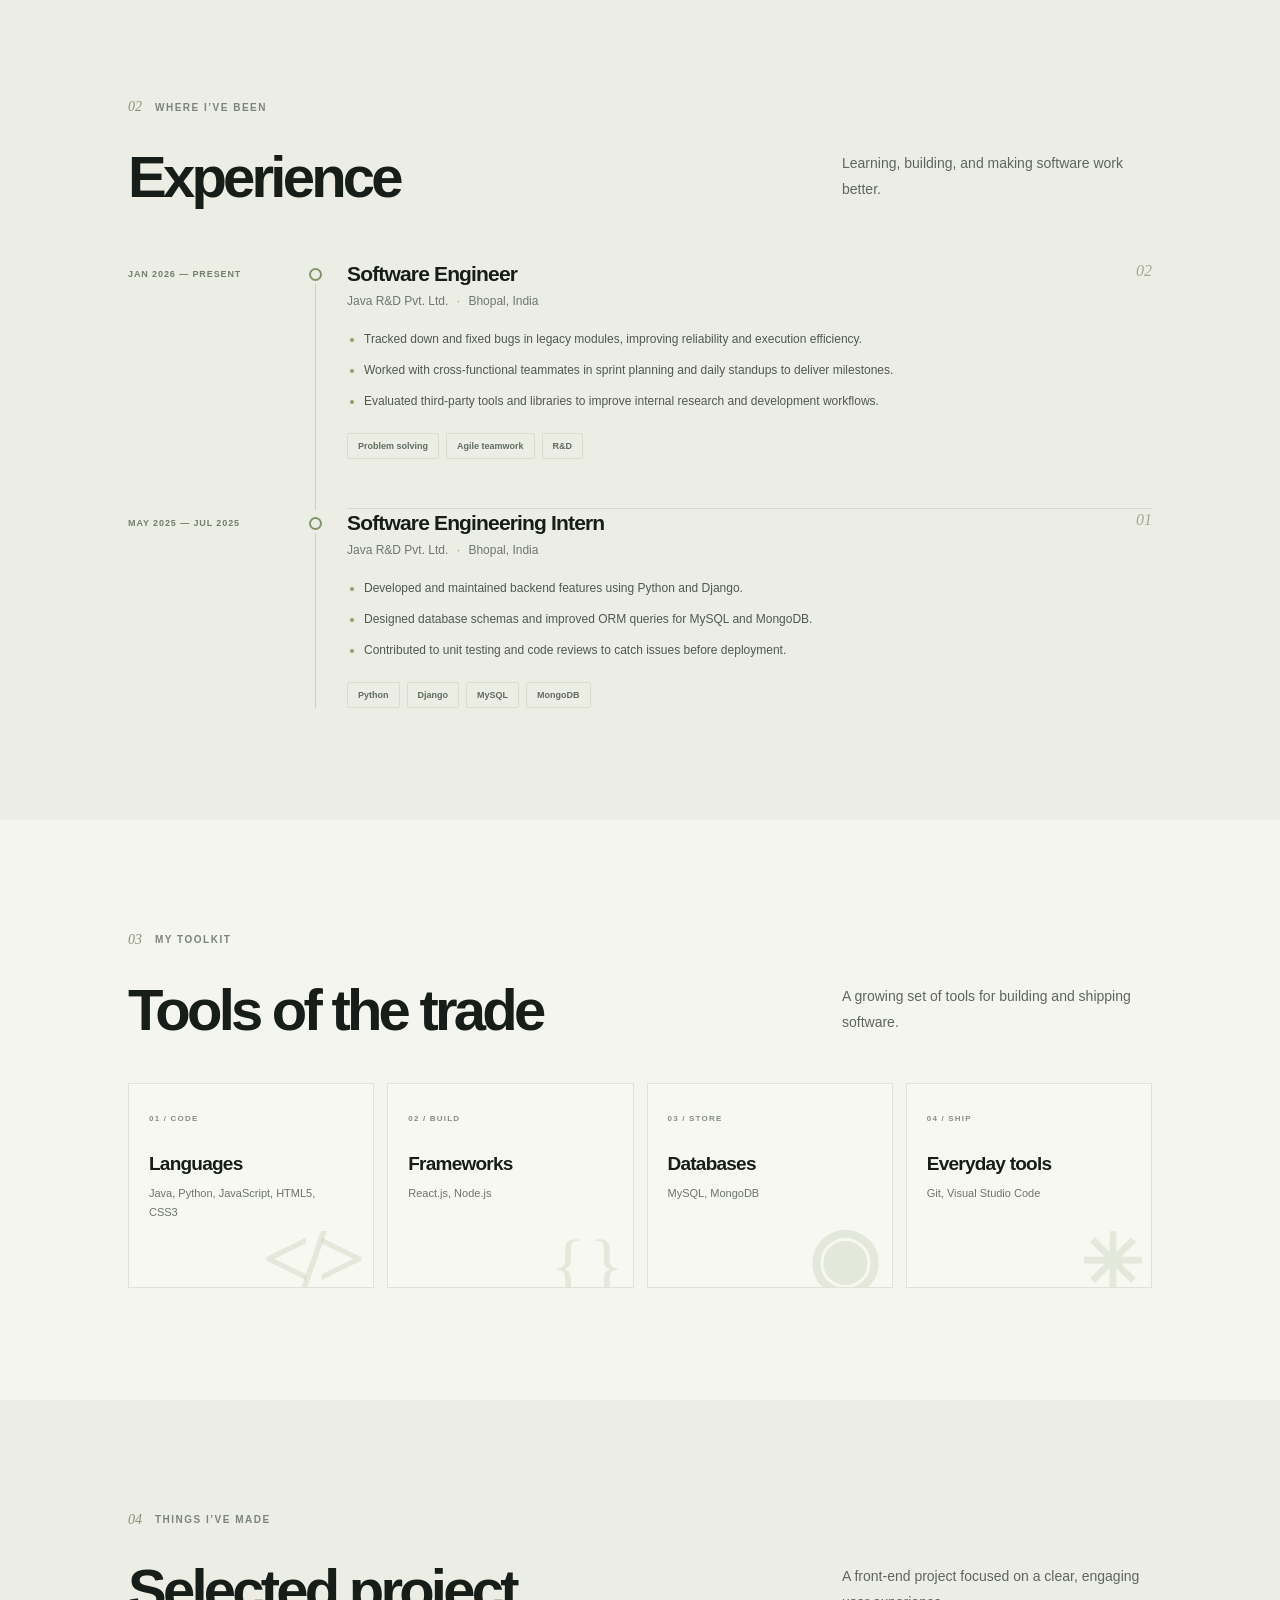
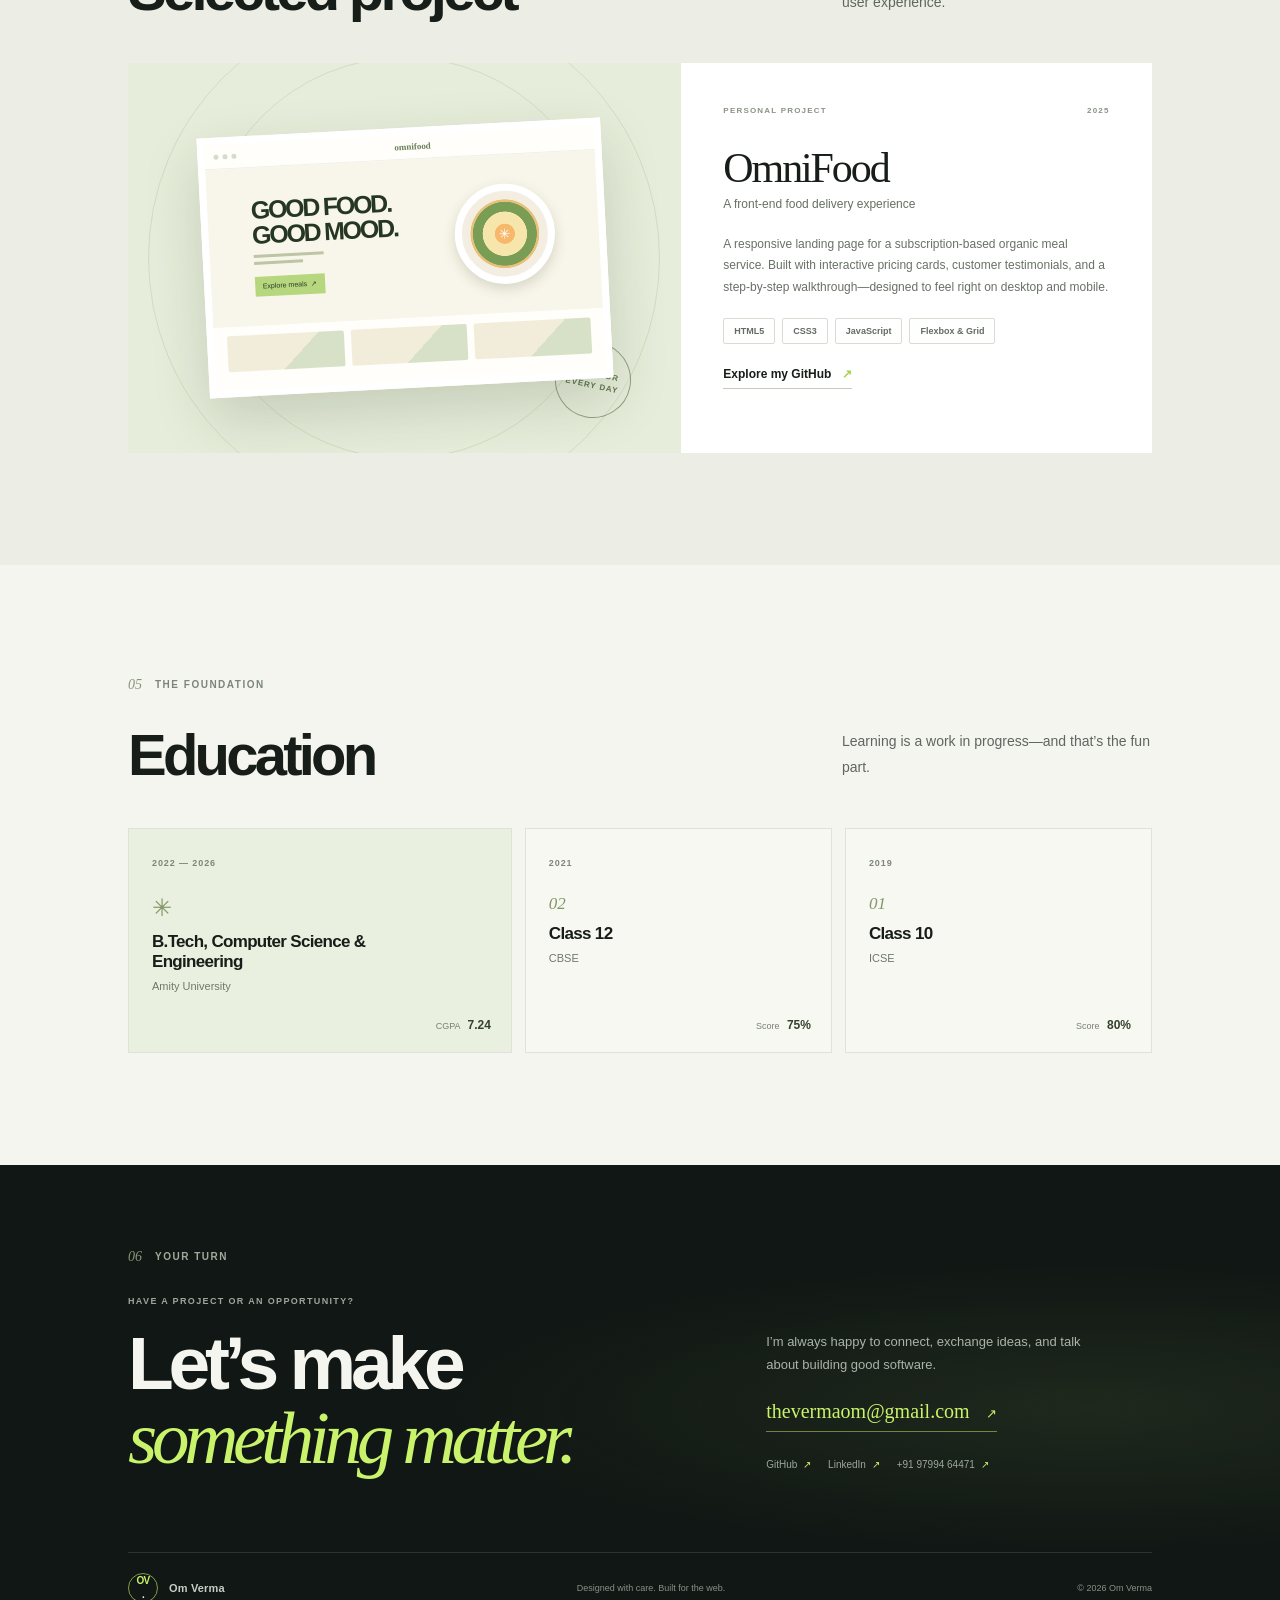
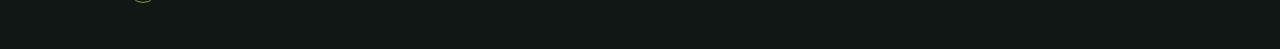
==== commit c1e924d4: "Update portfolio" ====
--- a/index.html
+++ b/index.html
@@ -40,7 +40,7 @@
         <div class="hero-grid">
           <div class="hero-copy">
             <p class="eyebrow"><span class="availability-dot"></span> SOFTWARE ENGINEER <span class="eyebrow-divider">/</span> INDIA</p>
-            <h1 id="hero-title">I’m Om.<br />I build <span>useful</span><br />things for the web.</h1>
+            <h1 id="hero-title">I’m Om verma.<br />I build <span>useful</span><br />things for the web.</h1>
             <p class="hero-intro">
               Software engineer working across backend systems and web experiences.
               I care about dependable code, practical solutions, and getting the details right.
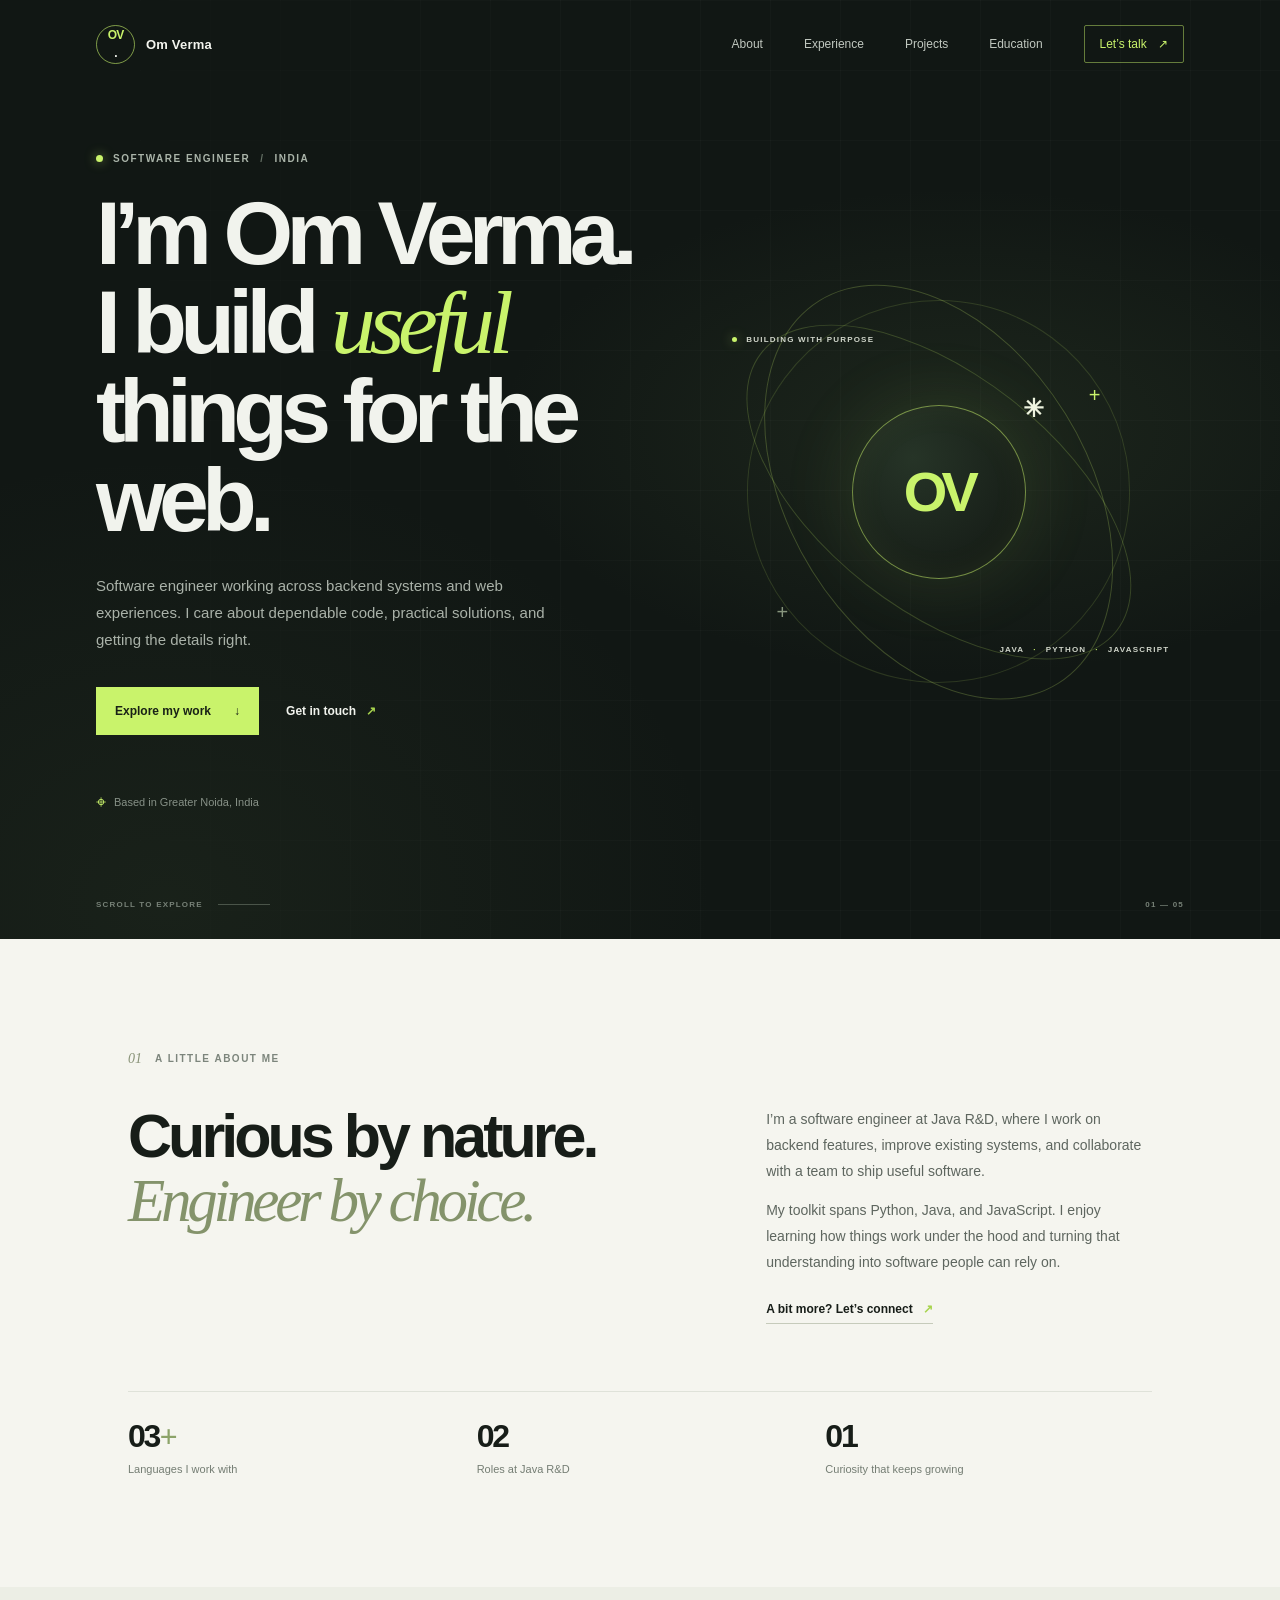
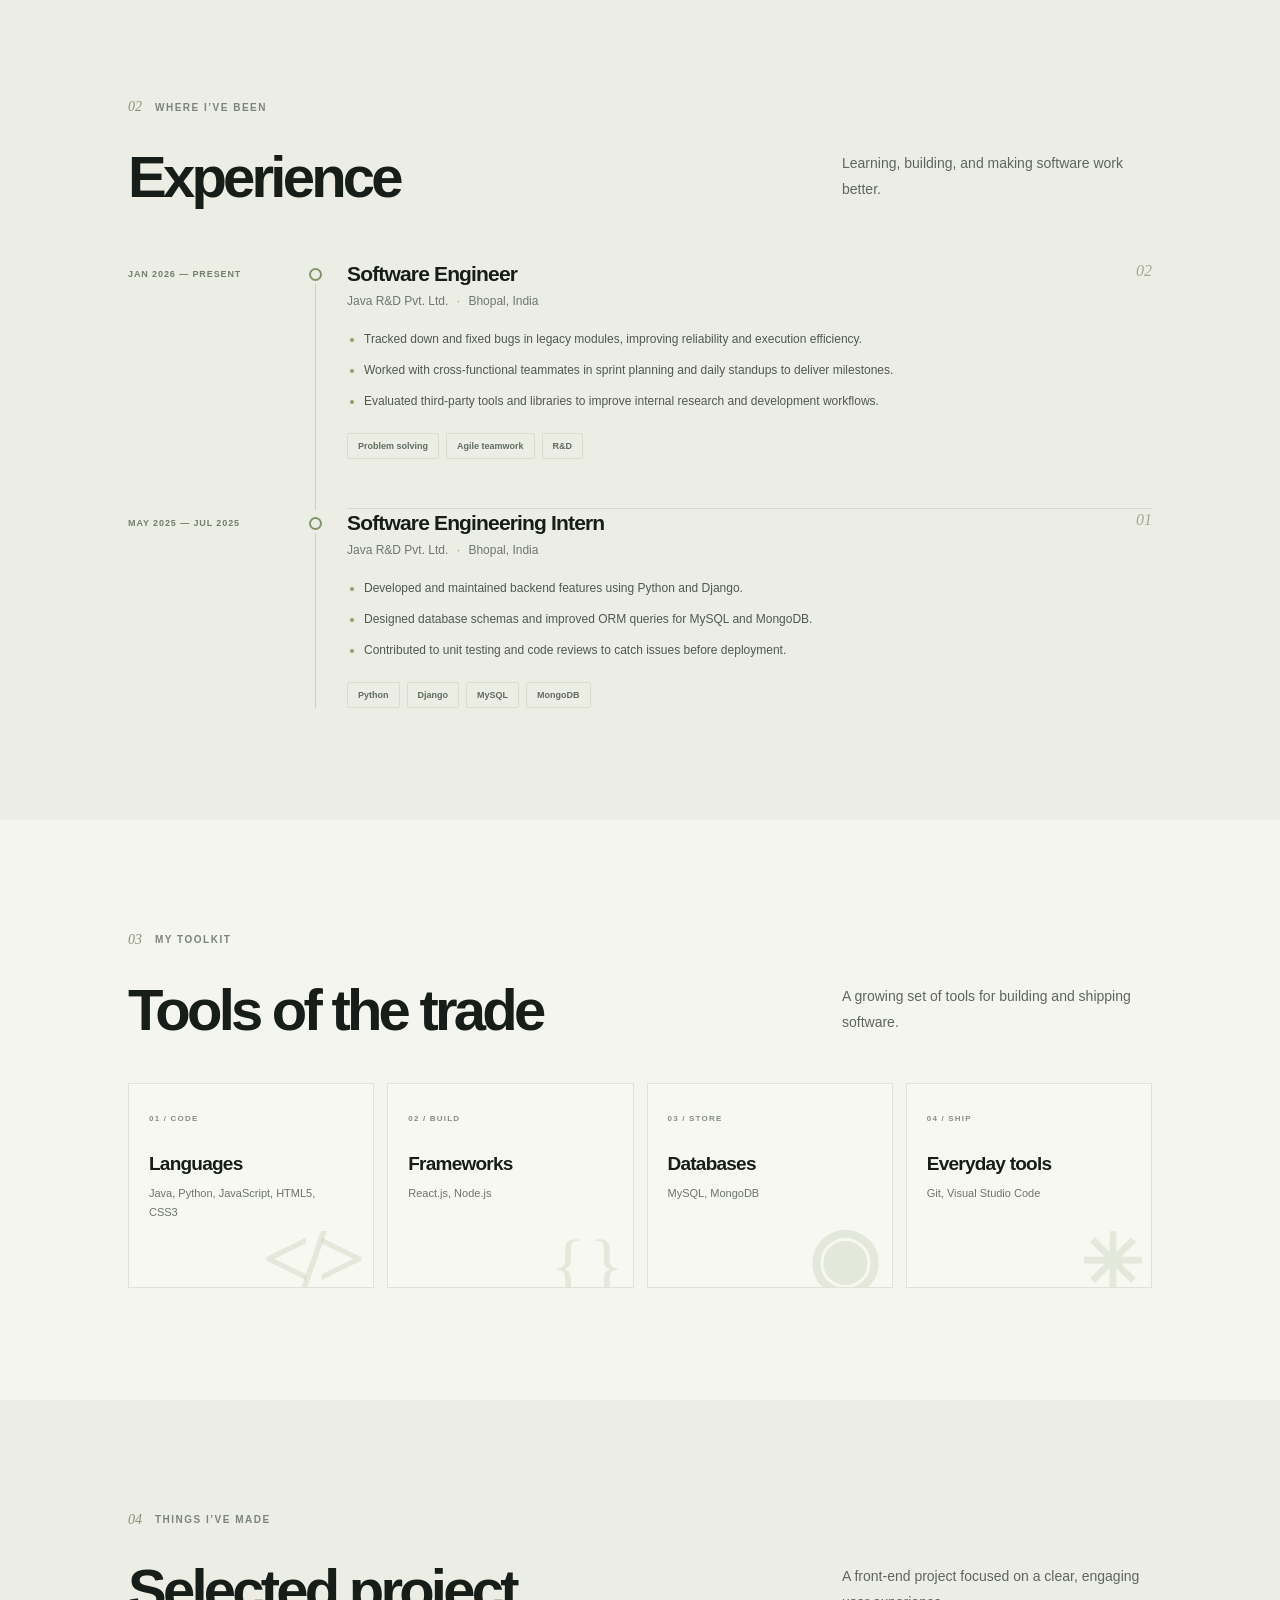
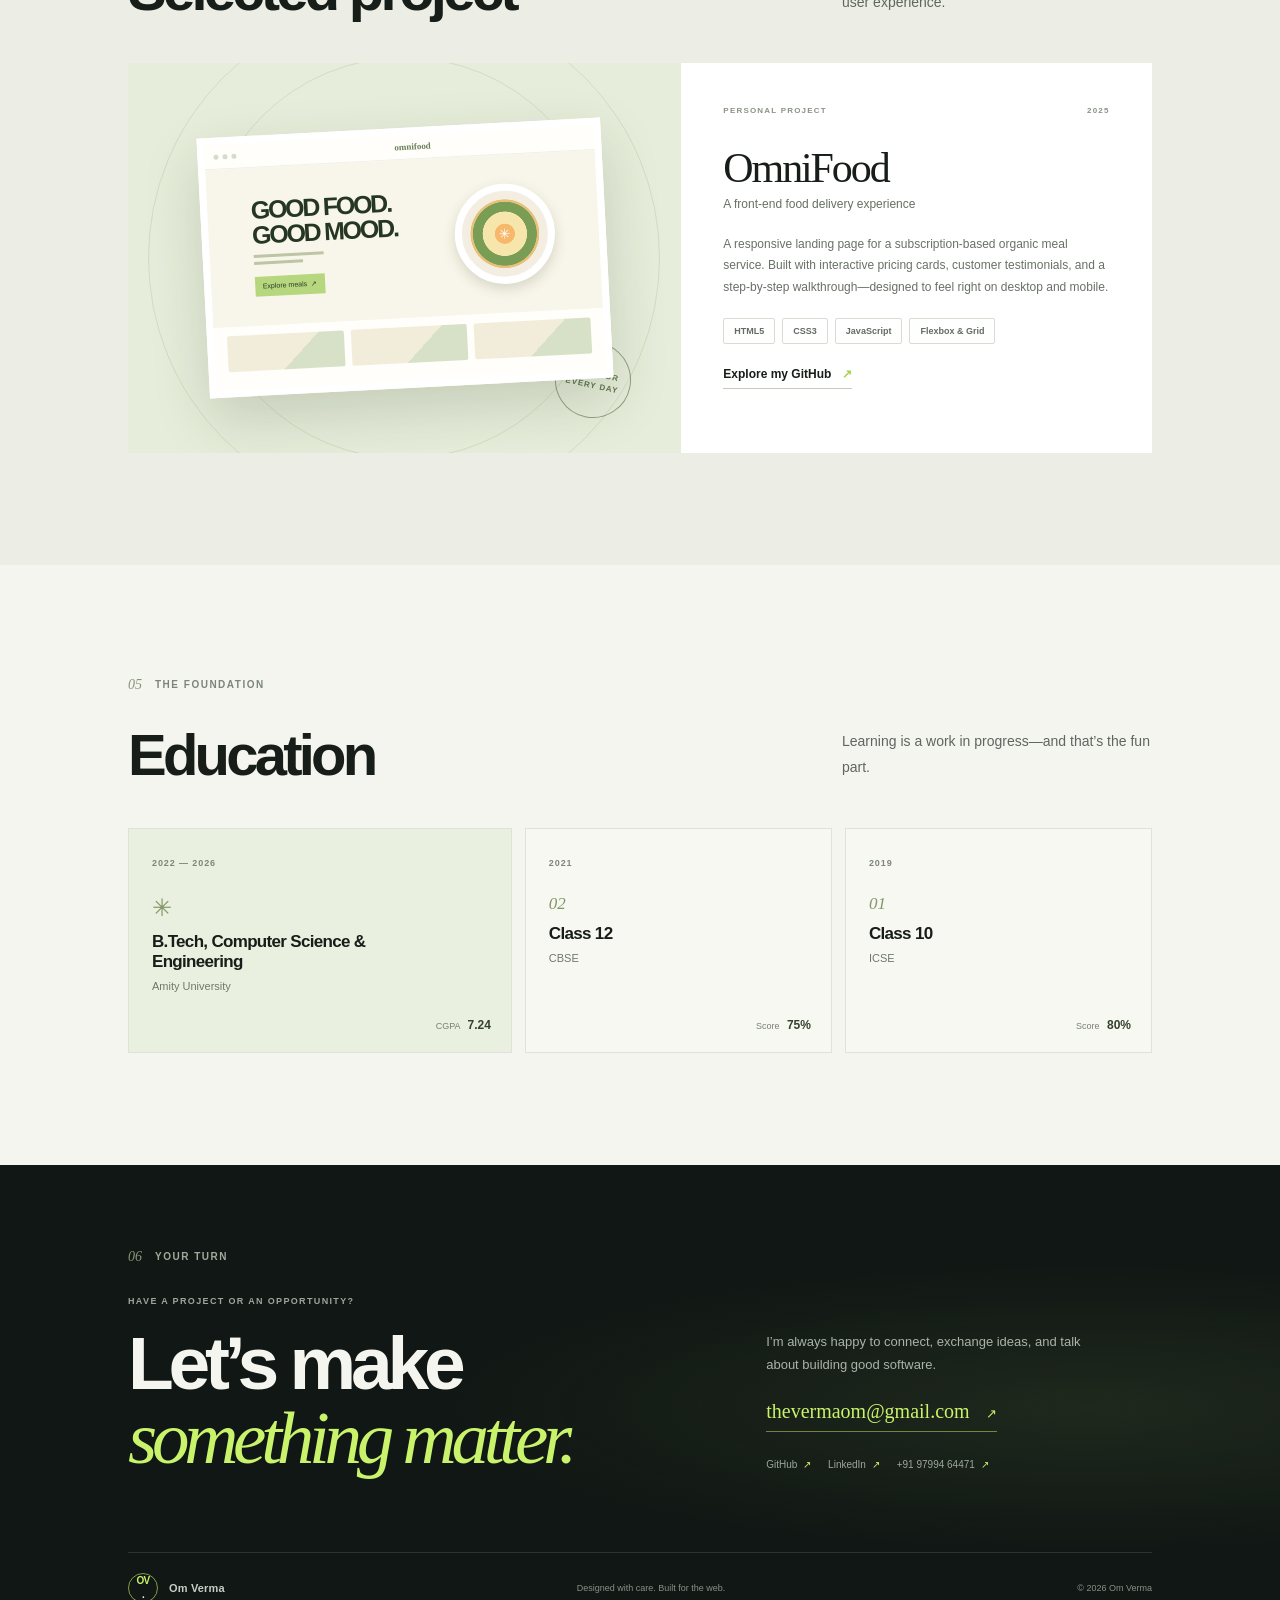
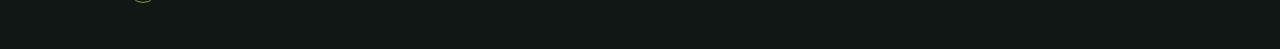
==== commit a55b6c15: "Update portfolio" ====
--- a/index.html
+++ b/index.html
@@ -40,7 +40,7 @@
         <div class="hero-grid">
           <div class="hero-copy">
             <p class="eyebrow"><span class="availability-dot"></span> SOFTWARE ENGINEER <span class="eyebrow-divider">/</span> INDIA</p>
-            <h1 id="hero-title">I’m Om verma.<br />I build <span>useful</span><br />things for the web.</h1>
+            <h1 id="hero-title">I’m Om Verma.<br />I build <span>useful</span><br />things for the web.</h1>
             <p class="hero-intro">
               Software engineer working across backend systems and web experiences.
               I care about dependable code, practical solutions, and getting the details right.
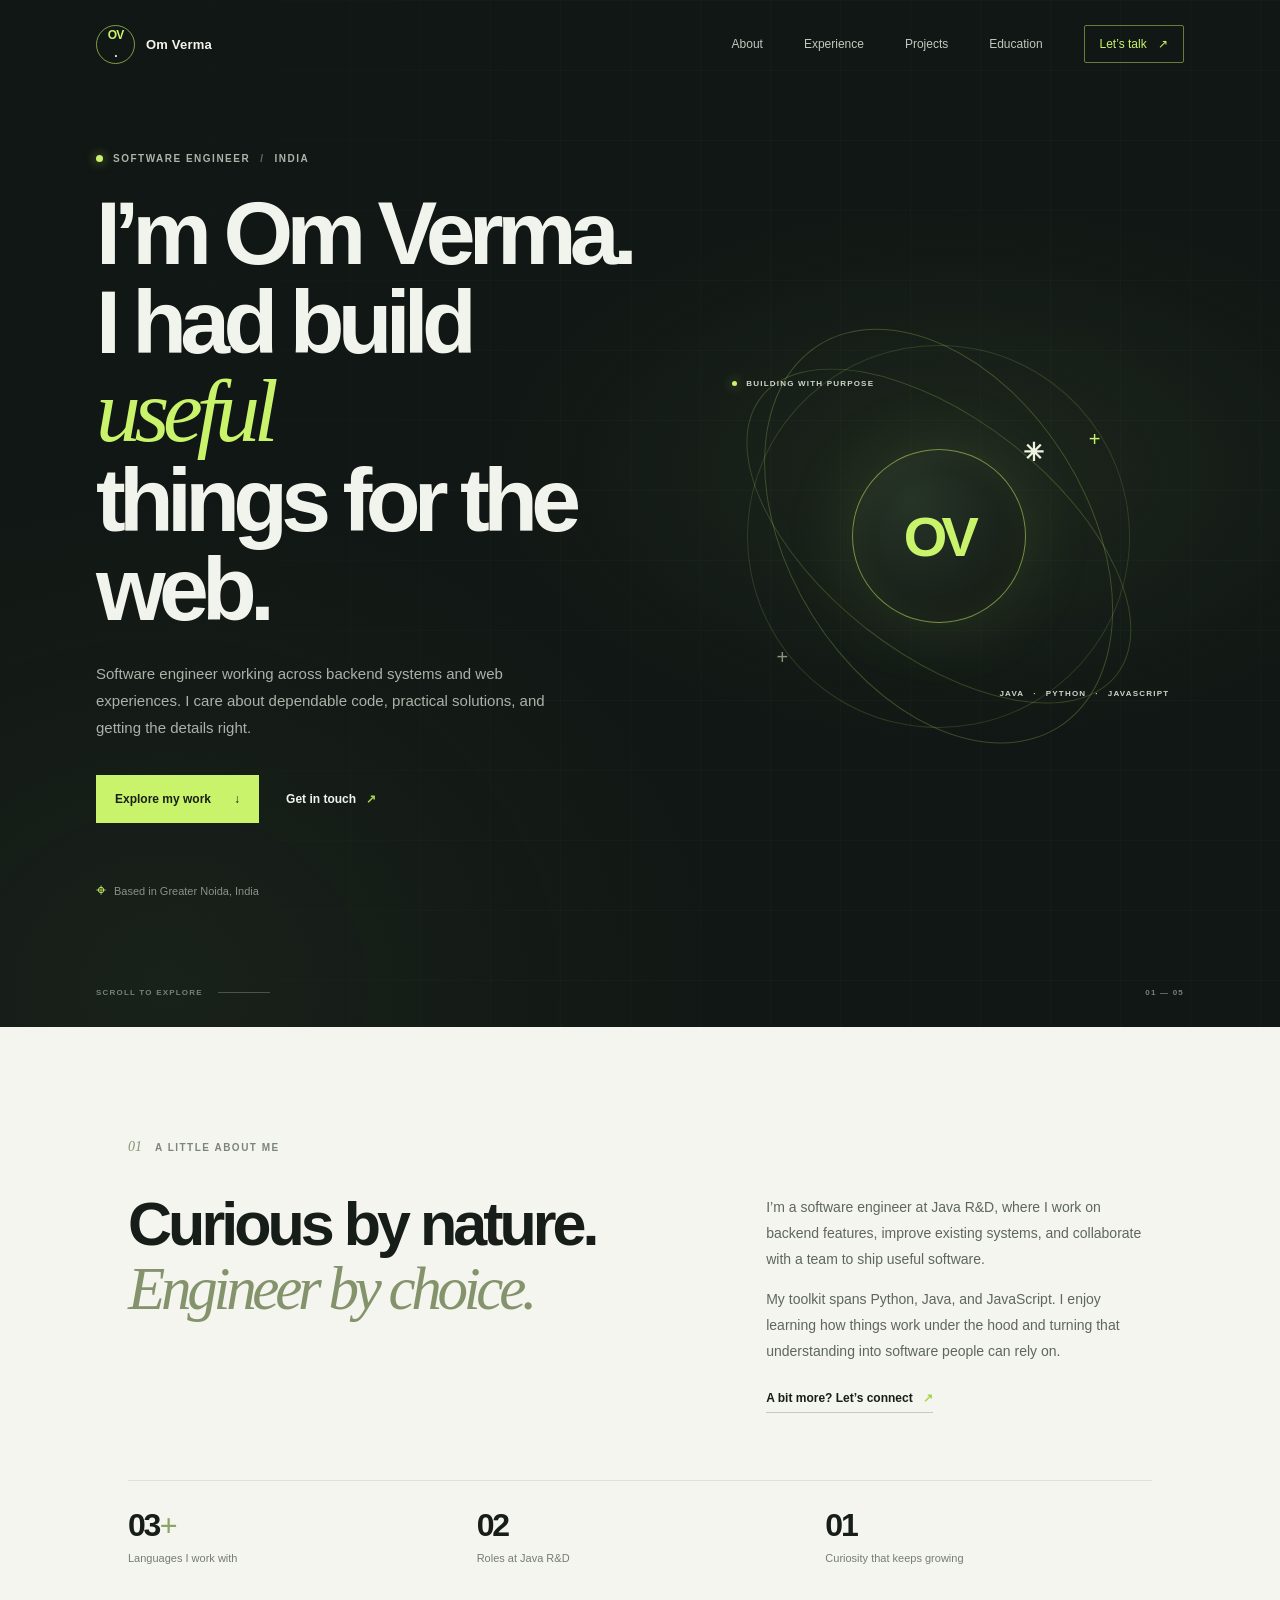
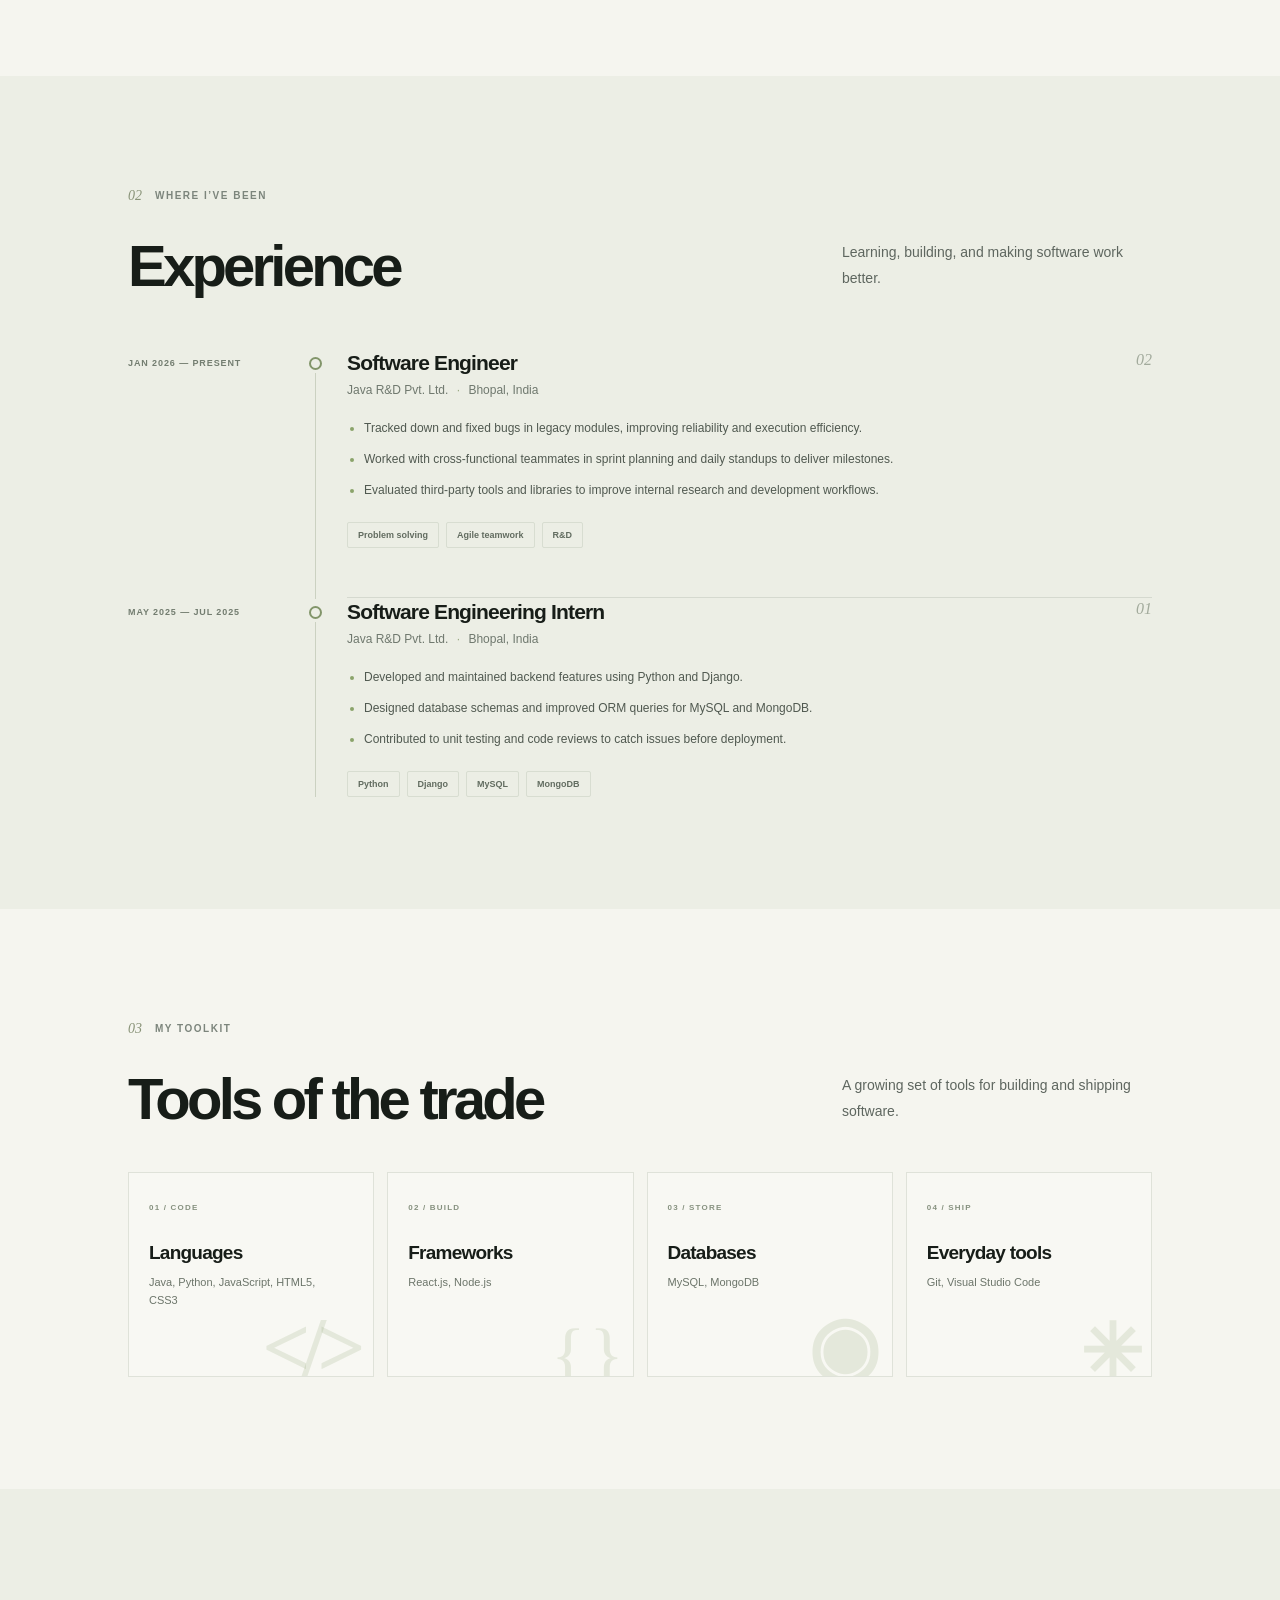
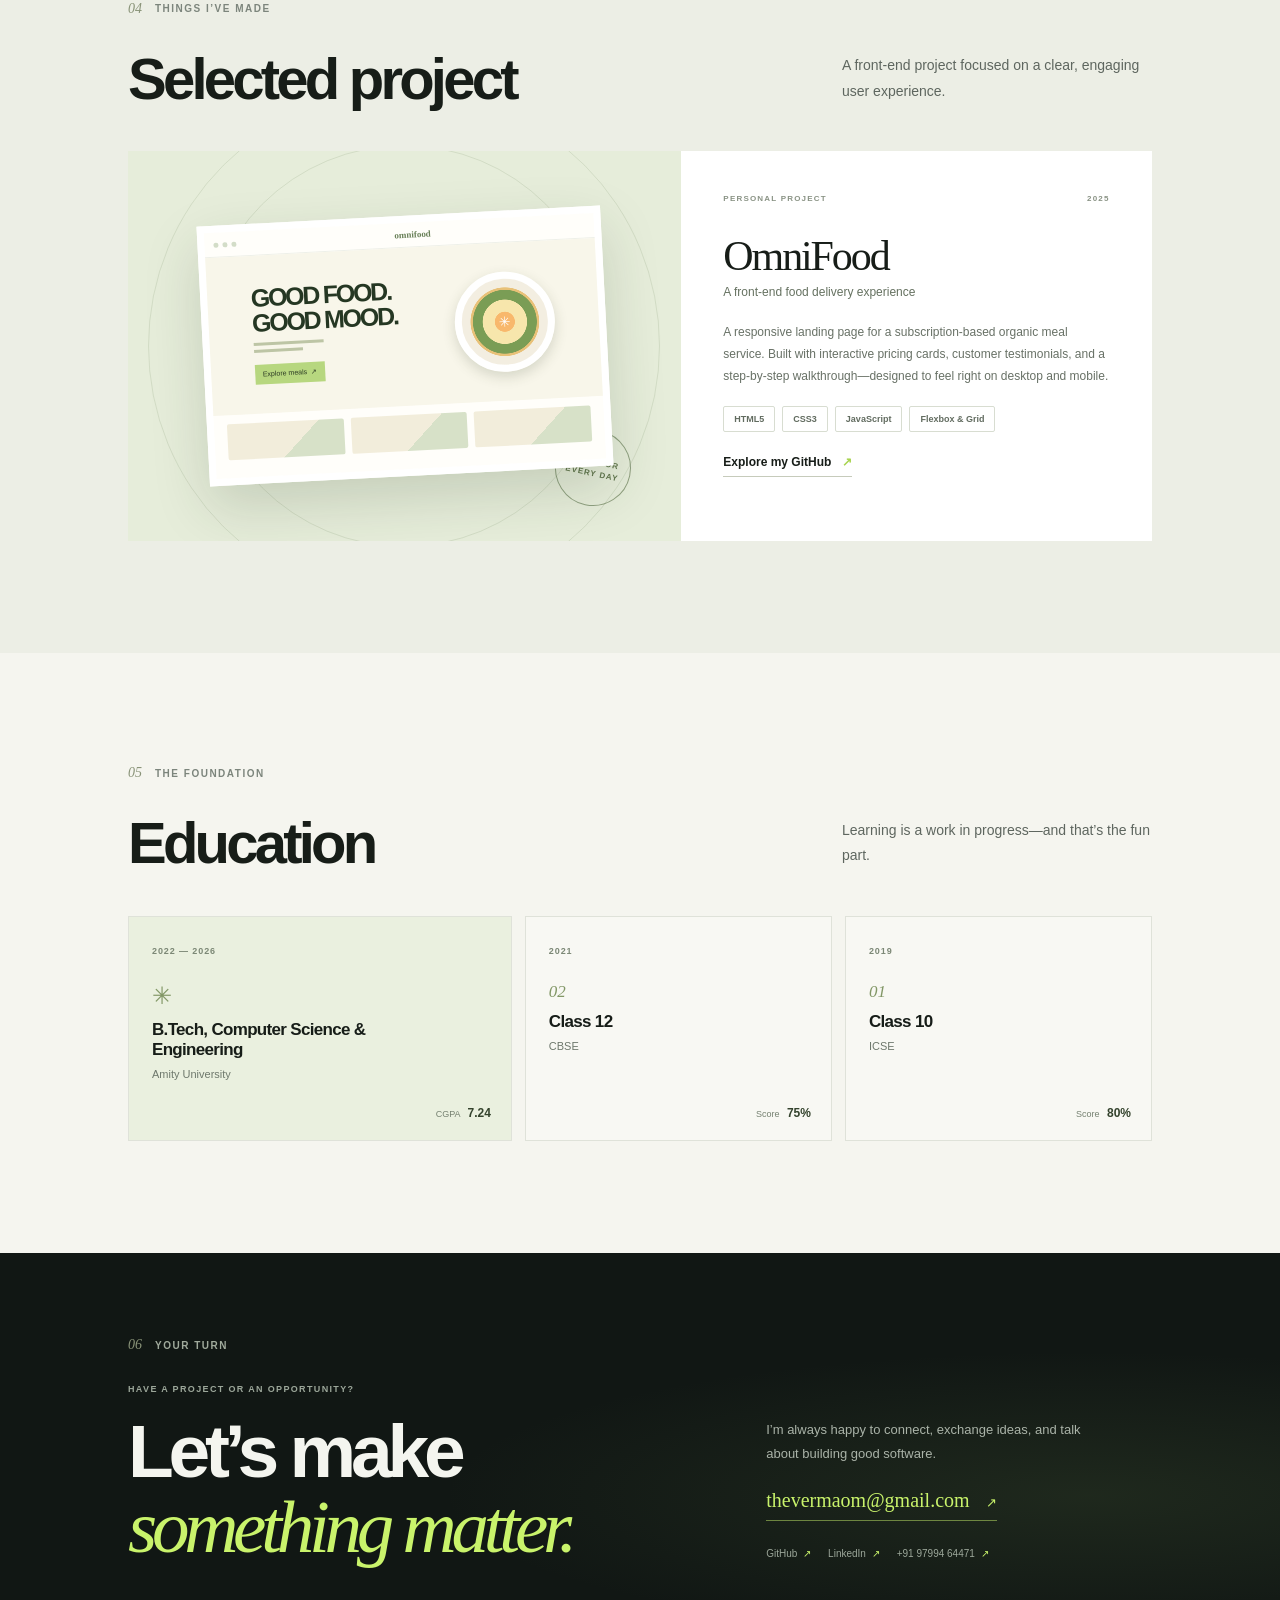
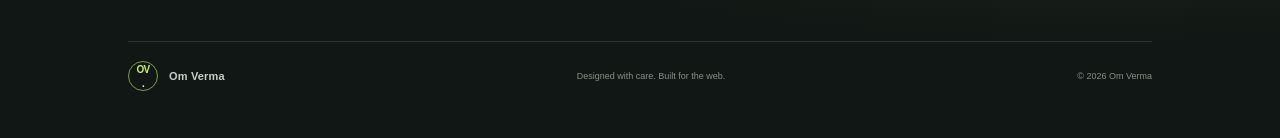
==== commit f899962d: "Update portfolio" ====
--- a/index.html
+++ b/index.html
@@ -40,7 +40,7 @@
         <div class="hero-grid">
           <div class="hero-copy">
             <p class="eyebrow"><span class="availability-dot"></span> SOFTWARE ENGINEER <span class="eyebrow-divider">/</span> INDIA</p>
-            <h1 id="hero-title">I’m Om Verma.<br />I build <span>useful</span><br />things for the web.</h1>
+            <h1 id="hero-title">I’m Om Verma.<br />I had build <span>useful</span><br />things for the web.</h1>
             <p class="hero-intro">
               Software engineer working across backend systems and web experiences.
               I care about dependable code, practical solutions, and getting the details right.
